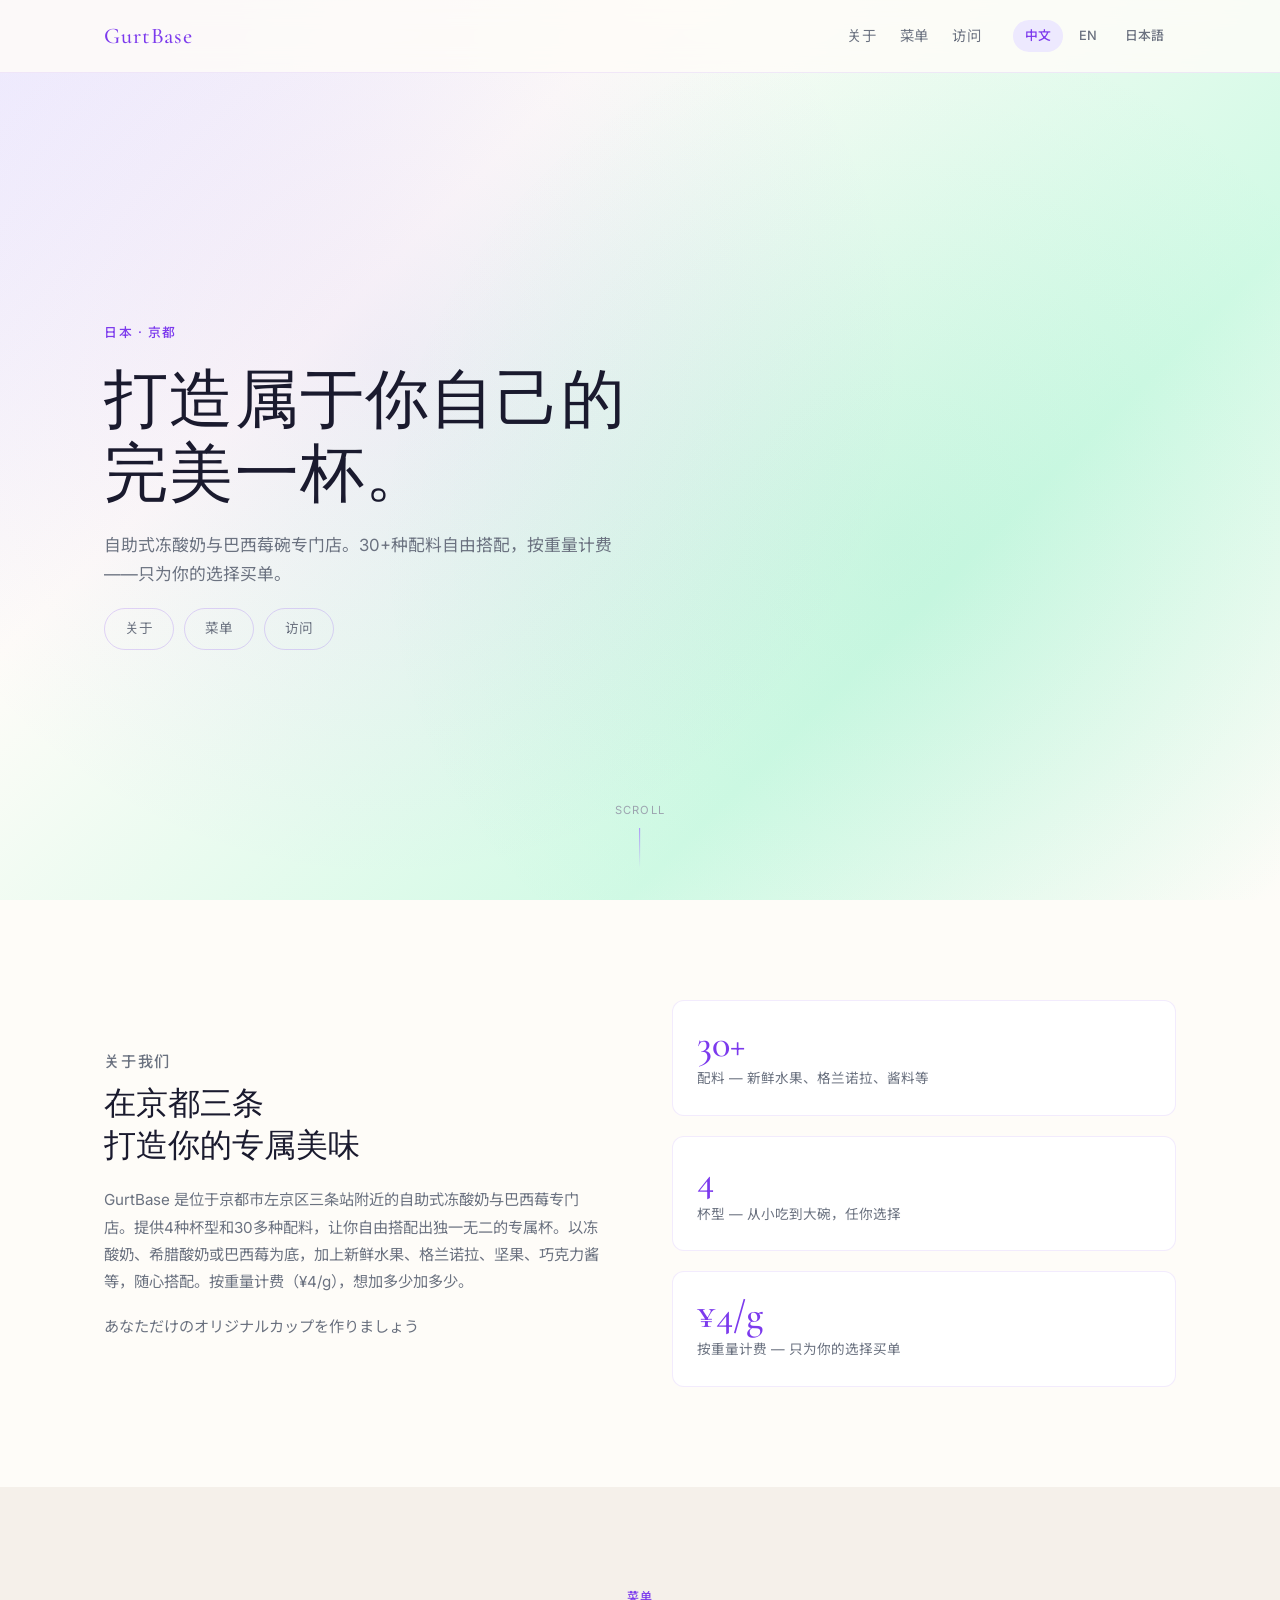
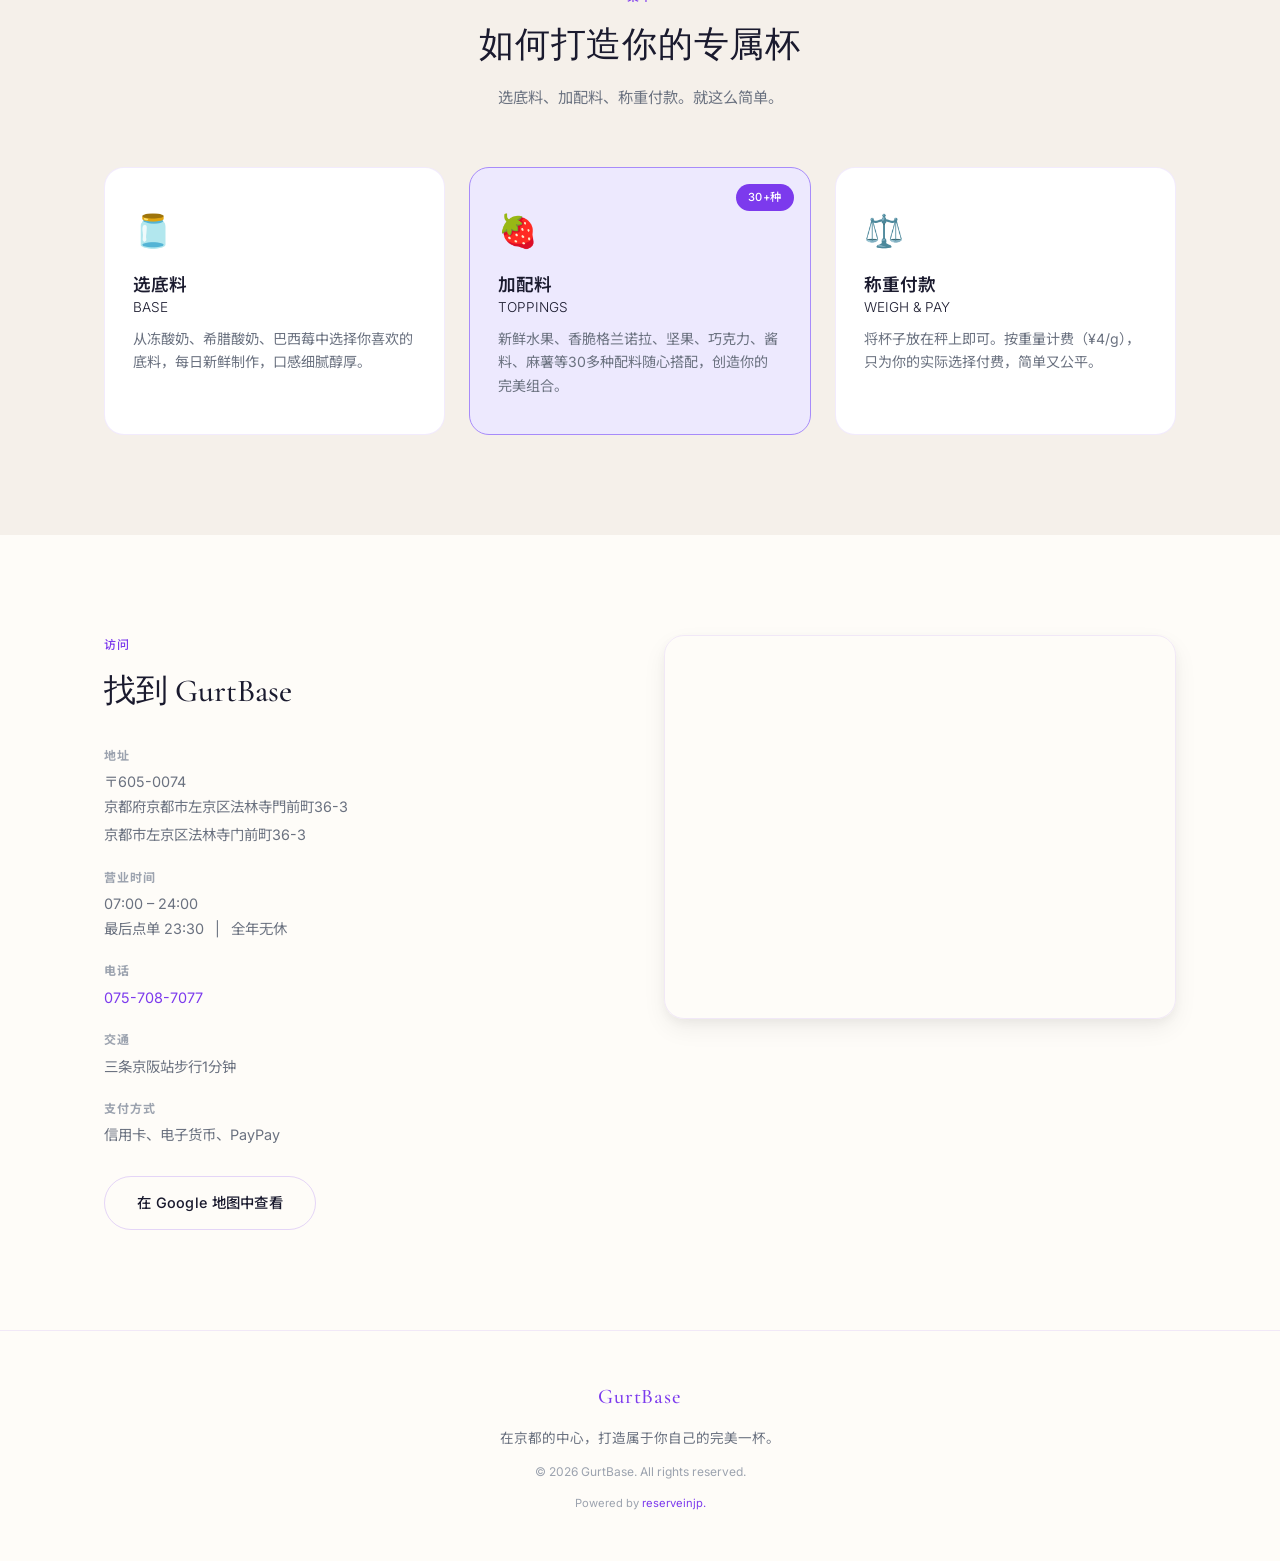
==== cn/index.html @ 3678eb8c "Initial commit: Gurtbase static website Co-Authored-By: Claude Opus 4.7 <noreply@anthropic.com>" ====
<!DOCTYPE html>
<html lang="zh-CN">
<head>
  <meta charset="UTF-8">
  <meta name="viewport" content="width=device-width, initial-scale=1.0">
  <meta name="description" content="GurtBase — 京都三条自助冻酸奶&巴西莓碗专门店。30+种配料，按重量计费，打造属于你自己的完美一杯。">
  <title>GurtBase | 冻酸奶 & 巴西莓 京都</title>
  <link rel="preconnect" href="https://fonts.googleapis.com">
  <link rel="preconnect" href="https://fonts.gstatic.com" crossorigin>
  <link href="https://fonts.googleapis.com/css2?family=Cormorant+Garamond:ital,wght@0,400;0,500;0,600;1,400&family=Noto+Sans+JP:wght@300;400;500&family=Noto+Sans+SC:wght@300;400;500&display=swap" rel="stylesheet">
  <link rel="stylesheet" href="../styles.css">
</head>
<body>
  <header class="header" id="header">
    <nav class="nav container">
      <a href="../landing.html" class="logo">GurtBase</a>
      <button class="nav-toggle" aria-label="打开菜单" aria-expanded="false">
        <span></span>
        <span></span>
      </button>
      <div class="nav-menu">
        <ul class="nav-links">
          <li><a href="#about">关于</a></li>
          <li><a href="#menu">菜单</a></li>
          <li><a href="#visit">访问</a></li>
        </ul>
        <div class="lang-switch">
          <a href="../cn/" class="active">中文</a>
          <a href="../en/">EN</a>
          <a href="../jp/">日本語</a>
        </div>
      </div>
    </nav>
  </header>

  <main>
    <section class="hero">
      <div class="hero-grid-overlay"></div>
      <div class="hero-content container">
        <p class="hero-tag">日本 · 京都</p>
        <h1>打造属于你自己的<br>完美一杯。</h1>
        <p class="hero-sub">自助式冻酸奶与巴西莓碗专门店。30+种配料自由搭配，按重量计费——只为你的选择买单。</p>
        <div class="hero-quick-nav">
          <a href="#about" class="hero-nav-pill">关于</a>
          <a href="#menu" class="hero-nav-pill">菜单</a>
          <a href="#visit" class="hero-nav-pill">访问</a>
        </div>
      </div>
      <div class="hero-scroll">
        <span>Scroll</span>
        <div class="scroll-line"></div>
      </div>
    </section>

    <section class="intro section" id="about">
      <div class="container intro-grid">
        <div class="intro-text">
          <p class="section-label">关于我们</p>
          <h2>在京都三条<br>打造你的专属美味</h2>
          <p>GurtBase 是位于京都市左京区三条站附近的自助式冻酸奶与巴西莓专门店。提供4种杯型和30多种配料，让你自由搭配出独一无二的专属杯。以冻酸奶、希腊酸奶或巴西莓为底，加上新鲜水果、格兰诺拉、坚果、巧克力酱等，随心搭配。按重量计费（¥4/g），想加多少加多少。</p>
          <p class="intro-jp">あなただけのオリジナルカップを作りましょう</p>
        </div>
        <div class="intro-features">
          <div class="feature">
            <span class="feature-num">30+</span>
            <span class="feature-label">配料 — 新鲜水果、格兰诺拉、酱料等</span>
          </div>
          <div class="feature">
            <span class="feature-num">4</span>
            <span class="feature-label">杯型 — 从小吃到大碗，任你选择</span>
          </div>
          <div class="feature">
            <span class="feature-num">¥4/g</span>
            <span class="feature-label">按重量计费 — 只为你的选择买单</span>
          </div>
        </div>
      </div>
    </section>

    <section class="services section section-alt" id="menu">
      <div class="container">
        <header class="section-header">
          <p class="section-label">菜单</p>
          <h2>如何打造你的专属杯</h2>
          <p class="section-sub">选底料、加配料、称重付款。就这么简单。</p>
        </header>
        <div class="service-grid">
          <article class="concept-card">
            <div class="concept-icon">🫙</div>
            <h3>选底料<br><small style="font-weight:300;font-size:0.85rem;">BASE</small></h3>
            <p>从冻酸奶、希腊酸奶、巴西莓中选择你喜欢的底料，每日新鲜制作，口感细腻醇厚。</p>
          </article>
          <article class="concept-card featured">
            <span class="badge">30+种</span>
            <div class="concept-icon">🍓</div>
            <h3>加配料<br><small style="font-weight:300;font-size:0.85rem;">TOPPINGS</small></h3>
            <p>新鲜水果、香脆格兰诺拉、坚果、巧克力、酱料、麻薯等30多种配料随心搭配，创造你的完美组合。</p>
          </article>
          <article class="concept-card">
            <div class="concept-icon">⚖️</div>
            <h3>称重付款<br><small style="font-weight:300;font-size:0.85rem;">WEIGH &amp; PAY</small></h3>
            <p>将杯子放在秤上即可。按重量计费（¥4/g），只为你的实际选择付费，简单又公平。</p>
          </article>
        </div>
      </div>
    </section>

    <section class="visit section" id="visit">
      <div class="container visit-grid">
        <div class="visit-info">
          <p class="section-label">访问</p>
          <h2>找到 GurtBase</h2>
          <div class="visit-details">
            <div class="visit-item">
              <h4>地址</h4>
              <p>〒605-0074<br>京都府京都市左京区法林寺門前町36-3</p>
              <p class="visit-en">京都市左京区法林寺门前町36-3</p>
            </div>
            <div class="visit-item">
              <h4>营业时间</h4>
              <p>07:00 – 24:00<br>最后点单 23:30 &ensp;|&ensp; 全年无休</p>
            </div>
            <div class="visit-item">
              <h4>电话</h4>
              <p><a href="tel:0757087077">075-708-7077</a></p>
            </div>
            <div class="visit-item">
              <h4>交通</h4>
              <p>三条京阪站步行1分钟</p>
            </div>
            <div class="visit-item">
              <h4>支付方式</h4>
              <p>信用卡、电子货币、PayPay</p>
            </div>
          </div>
          <a href="https://maps.app.goo.gl/?q=Gurtbase+Kyoto" target="_blank" rel="noopener noreferrer" class="btn btn-outline">在 Google 地图中查看</a>
        </div>
        <div class="visit-map">
          <iframe
            title="GurtBase 地图"
            src="https://www.google.com/maps/embed?pb=!1m18!1m12!1m3!1d3267.2!2d135.773!3d35.009!2m3!1f0!2f0!3f0!3m2!1i1024!2i768!4f13.1!3m3!1m2!1s0x6001085f3c1c7d8b%3A0xc46f1b0e4a5b6c8d!2z5pel5pys44CB44CSNjA1LTAwNzQg5Lqs6YO95bqc5Lqs6YO95biC5bem5Yy65rOV5p6X5a6-6ZaA5YmN55S6!5e0!3m2!1szh-CN!2sjp!5m2!1szh-CN!2sjp"
            width="100%"
            height="100%"
            style="border:0;"
            allowfullscreen=""
            loading="lazy"
            referrerpolicy="no-referrer-when-downgrade">
          </iframe>
        </div>
      </div>
    </section>
  </main>

  <footer class="footer">
    <div class="container footer-inner">
      <span class="logo">GurtBase</span>
      <p class="footer-tagline">在京都的中心，打造属于你自己的完美一杯。</p>
      <p class="footer-copy">&copy; 2026 GurtBase. All rights reserved.</p>
      <p class="footer-powered">Powered by <a href="https://reserveinjp.com/" target="_blank" rel="noopener">reserveinjp.</a></p>
    </div>
  </footer>

  <button class="back-to-top" id="backToTop" aria-label="回到顶部" title="回到顶部">&uarr;</button>
  <script src="../script.js"></script>
</body>
</html>
---- styles.css ----
/* ============================================
   GurtBase — Self-Serve Frozen Yogurt & Açaí
   Light, fresh, fruity theme
   ============================================ */

/* --- Fonts --- */
@import url('https://fonts.googleapis.com/css2?family=Cormorant+Garamond:ital,wght@0,400;0,500;0,600;1,400&family=Noto+Sans+JP:wght@300;400;500&family=Noto+Sans+SC:wght@300;400;500&family=Inter:wght@300;400;500;600&display=swap');

/* --- Variables --- */
:root {
  --bg: #fefcf8;
  --bg-alt: #f5f0ea;
  --bg-card: #ffffff;
  --bg-card-hover: #faf7f2;
  --accent: #7c3aed;
  --accent-light: #a78bfa;
  --accent-soft: #ede9fe;
  --accent-green: #10b981;
  --accent-green-soft: #d1fae5;
  --text: #1a1a2e;
  --text-muted: #6b7280;
  --text-light: #9ca3af;
  --border: rgba(124, 58, 237, 0.1);
  --border-strong: rgba(124, 58, 237, 0.2);
  --shadow: 0 1px 3px rgba(0,0,0,0.04), 0 1px 2px rgba(0,0,0,0.06);
  --shadow-md: 0 4px 6px rgba(0,0,0,0.04), 0 2px 4px rgba(0,0,0,0.06);
  --shadow-lg: 0 10px 25px rgba(0,0,0,0.06), 0 4px 10px rgba(0,0,0,0.04);
  --radius: 12px;
  --radius-sm: 8px;
  --radius-lg: 20px;
  --transition: 0.25s ease;
  --max-width: 1120px;
  --header-height: 72px;
}

/* --- Reset --- */
*,*::before,*::after{box-sizing:border-box;margin:0;padding:0}
html{scroll-behavior:smooth}
body{
  font-family:'Inter','Noto Sans JP','Noto Sans SC',sans-serif;
  background:var(--bg);
  color:var(--text);
  line-height:1.7;
  -webkit-font-smoothing:antialiased;
  overflow-x:hidden;
}
img{display:block;max-width:100%}
a{color:inherit;text-decoration:none}
ul{list-style:none}
button{cursor:pointer;border:none;background:none;font:inherit;color:inherit}

/* --- Container --- */
.container{
  width:100%;
  max-width:var(--max-width);
  margin:0 auto;
  padding:0 24px;
}

/* --- Header --- */
.header{
  position:fixed;
  top:0;left:0;right:0;
  z-index:100;
  background:rgba(254,252,248,0.85);
  backdrop-filter:blur(12px);
  -webkit-backdrop-filter:blur(12px);
  border-bottom:1px solid var(--border);
  transition:var(--transition);
}
.header.scrolled{background:rgba(254,252,248,0.95);box-shadow:var(--shadow);}
.header.hidden{transform:translateY(-100%)}

.nav{
  display:flex;
  align-items:center;
  justify-content:space-between;
  height:var(--header-height);
}
.logo{
  font-family:'Cormorant Garamond',serif;
  font-size:1.4rem;
  font-weight:500;
  letter-spacing:0.04em;
  color:var(--accent);
}

/* Nav Links */
.nav-menu{display:flex;align-items:center;gap:32px}
.nav-links{display:flex;gap:24px;font-size:0.9rem;font-weight:400;letter-spacing:0.02em}
.nav-links a{color:var(--text-muted);transition:var(--transition)}
.nav-links a:hover{color:var(--accent)}

/* Lang Switch */
.lang-switch{display:flex;gap:4px;font-size:0.8rem;font-weight:500}
.lang-switch a{
  padding:5px 12px;
  border-radius:20px;
  color:var(--text-muted);
  transition:var(--transition);
}
.lang-switch a.active,
.lang-switch a:hover{background:var(--accent-soft);color:var(--accent)}

/* Hamburger */
.nav-toggle{
  display:none;
  flex-direction:column;
  gap:5px;
  width:28px;
  padding:4px 0;
}
.nav-toggle span{
  display:block;
  height:2px;
  background:var(--text);
  border-radius:1px;
  transition:var(--transition);
}
.nav-toggle.active span:nth-child(1){transform:rotate(45deg) translate(2px,3px)}
.nav-toggle.active span:nth-child(2){transform:rotate(-45deg) translate(2px,-3px)}

/* =============================================
   LANGUAGE LANDING PAGE
   ============================================= */
.lang-landing{
  position:relative;
  min-height:100vh;
  display:flex;
  align-items:center;
  justify-content:center;
  padding:80px 24px;
  overflow:hidden;
}
.lang-landing-bg{
  position:fixed;
  inset:0;
  z-index:0;
  background:
    radial-gradient(ellipse at 20% 20%, rgba(124,58,237,0.06) 0%, transparent 50%),
    radial-gradient(ellipse at 80% 60%, rgba(16,185,129,0.05) 0%, transparent 50%),
    radial-gradient(ellipse at 50% 80%, rgba(124,58,237,0.04) 0%, transparent 50%),
    linear-gradient(180deg, #fefcf8 0%, #f5f0ea 100%);
}
.lang-landing-content{
  position:relative;
  z-index:1;
  width:100%;
  max-width:480px;
  text-align:center;
  display:flex;
  flex-direction:column;
  align-items:center;
  gap:32px;
}

/* Logo */
.lang-logo-img{width:120px;height:auto;opacity:0.9}

/* Brand */
.lang-brand-name{
  font-family:'Cormorant Garamond',serif;
  font-size:2.4rem;
  font-weight:500;
  letter-spacing:0.06em;
  color:var(--accent);
}
.lang-brand-tagline{font-size:0.95rem;color:var(--text-muted);margin-top:6px}
.lang-brand-sub{font-size:0.85rem;color:var(--text-light);margin-top:8px;line-height:1.6}

/* Store info */
.lang-store-info{width:100%}
.lang-store-card{overflow:hidden;border-radius:var(--radius-lg);box-shadow:var(--shadow-lg)}
.lang-store-image img{width:100%;height:200px;object-fit:cover}

/* Language Cards */
.lang-cards{
  display:flex;
  flex-direction:column;
  gap:10px;
  width:100%;
}
.lang-card{
  display:flex;
  align-items:center;
  justify-content:space-between;
  padding:16px 20px;
  border-radius:var(--radius);
  border:1px solid var(--border);
  background:var(--bg-card);
  transition:var(--transition);
}
.lang-card:hover{
  border-color:var(--accent-light);
  box-shadow:var(--shadow-md);
  transform:translateY(-1px);
}
.lang-card-name{font-size:1rem;font-weight:500}
.lang-card-desc{font-size:0.8rem;color:var(--text-muted)}

/* Buttons */
.lang-buttons{display:flex;flex-direction:column;gap:10px;width:100%}
.lang-btn-reserve{
  display:flex;
  align-items:center;
  justify-content:center;
  gap:8px;
  padding:14px 24px;
  border-radius:30px;
  background:var(--accent);
  color:#fff;
  font-size:0.95rem;
  font-weight:500;
  letter-spacing:0.02em;
  transition:var(--transition);
}
.lang-btn-reserve:hover{background:#6d28d9;transform:translateY(-1px);box-shadow:0 4px 16px rgba(124,58,237,0.3)}
.lang-btn-phone{
  display:flex;
  align-items:center;
  justify-content:center;
  gap:8px;
  padding:14px 24px;
  border-radius:30px;
  border:1.5px solid var(--border-strong);
  background:transparent;
  color:var(--text);
  font-size:0.95rem;
  font-weight:500;
  transition:var(--transition);
}
.lang-btn-phone:hover{background:var(--accent-soft);border-color:var(--accent-light)}
.lang-phone-icon{width:18px;height:18px}

/* Store Address */
.lang-store-addr-section{text-align:center}
.lang-store-label{display:block;font-size:0.75rem;text-transform:uppercase;letter-spacing:0.08em;color:var(--text-light);margin-bottom:4px}
.lang-store-text{font-size:0.85rem;color:var(--text-muted);line-height:1.6}
.lang-store-text a{color:var(--accent);text-decoration:underline;text-underline-offset:3px}
.lang-store-hours{display:block;margin-top:6px;font-size:0.8rem;color:var(--text-light)}

/* Landing Footer */
.lang-footer{margin-top:8px;text-align:center}
.lang-footer-text{font-size:0.75rem;color:var(--text-light)}
.lang-footer-powered{font-size:0.7rem;color:var(--text-light);margin-top:4px}
.lang-footer-powered a{color:var(--accent)}

/* =============================================
   HERO SECTION (subpages)
   ============================================= */
.hero{
  position:relative;
  height:100vh;
  min-height:600px;
  display:flex;
  align-items:center;
  overflow:hidden;
  background:linear-gradient(135deg, #ede9fe 0%, #fefcf8 30%, #d1fae5 70%, #fefcf8 100%);
}
.hero-grid-overlay{
  position:absolute;
  inset:0;
  background:
    radial-gradient(circle at 30% 40%, rgba(124,58,237,0.08) 0%, transparent 50%),
    radial-gradient(circle at 70% 60%, rgba(16,185,129,0.07) 0%, transparent 50%);
}
.hero-content{
  position:relative;
  z-index:2;
  display:flex;
  flex-direction:column;
  gap:20px;
  padding-top:var(--header-height);
}
.hero-tag{font-size:0.8rem;text-transform:uppercase;letter-spacing:0.12em;color:var(--accent);font-weight:500}
.hero h1{
  font-family:'Cormorant Garamond',serif;
  font-size:clamp(2.6rem,5vw,4.2rem);
  font-weight:500;
  line-height:1.15;
  letter-spacing:0.02em;
}
.hero-sub{font-size:1.05rem;color:var(--text-muted);max-width:540px;line-height:1.7}
.hero-quick-nav{display:flex;gap:10px;flex-wrap:wrap}
.hero-nav-pill{
  padding:8px 20px;
  border-radius:24px;
  border:1px solid var(--border-strong);
  font-size:0.85rem;
  color:var(--text-muted);
  transition:var(--transition);
}
.hero-nav-pill:hover{background:var(--accent-soft);color:var(--accent);border-color:var(--accent-light)}

/* Hero scroll indicator */
.hero-scroll{
  position:absolute;
  bottom:32px;
  left:50%;
  transform:translateX(-50%);
  z-index:2;
  display:flex;
  flex-direction:column;
  align-items:center;
  gap:8px;
  font-size:0.7rem;
  text-transform:uppercase;
  letter-spacing:0.1em;
  color:var(--text-light);
}
.scroll-line{
  width:1px;
  height:40px;
  background:linear-gradient(180deg, var(--accent-light), transparent);
}

/* Hero dots (no carousel images so hidden) */
.hero-dots{display:none}

/* Buttons */
.btn{display:inline-flex;align-items:center;gap:8px;padding:14px 32px;border-radius:30px;font-size:0.9rem;font-weight:500;letter-spacing:0.02em;transition:var(--transition)}
.btn-primary{background:var(--accent);color:#fff}
.btn-primary:hover{background:#6d28d9;box-shadow:0 4px 16px rgba(124,58,237,0.3);transform:translateY(-1px)}
.btn-outline{
  border:1.5px solid var(--border-strong);
  color:var(--text);
  background:transparent;
}
.btn-outline:hover{background:var(--accent-soft);border-color:var(--accent-light)}

/* =============================================
   SECTIONS
   ============================================= */
.section{padding:100px 0}
.section-alt{background:var(--bg-alt)}
.section-label{
  font-size:0.75rem;
  text-transform:uppercase;
  letter-spacing:0.12em;
  color:var(--accent);
  font-weight:500;
  margin-bottom:8px;
}
.section-header{text-align:center;margin-bottom:56px}
.section-header h2{
  font-family:'Cormorant Garamond',serif;
  font-size:2.2rem;
  font-weight:500;
  letter-spacing:0.02em;
}
.section-sub{font-size:0.95rem;color:var(--text-muted);margin-top:10px;max-width:480px;margin-left:auto;margin-right:auto}

/* =============================================
   INTRO / ABOUT
   ============================================= */
.intro-grid{
  display:grid;
  grid-template-columns:1fr 1fr;
  gap:64px;
  align-items:center;
}
.intro-text h2{
  font-family:'Cormorant Garamond',serif;
  font-size:2rem;
  font-weight:500;
  line-height:1.3;
  margin-bottom:20px;
}
.intro-text p{color:var(--text-muted);font-size:0.95rem;line-height:1.8}
.intro-jp{font-family:'Noto Sans JP',sans-serif;margin-top:16px;font-size:0.9rem;color:var(--text-light)}
.intro-features{display:flex;flex-direction:column;gap:20px}
.feature{
  display:flex;
  flex-direction:column;
  gap:4px;
  padding:24px;
  border-radius:var(--radius);
  background:var(--bg-card);
  border:1px solid var(--border);
  transition:var(--transition);
}
.feature:hover{border-color:var(--accent-light);box-shadow:var(--shadow-md)}
.feature-num{
  font-family:'Cormorant Garamond',serif;
  font-size:2.4rem;
  font-weight:500;
  color:var(--accent);
  line-height:1;
}
.feature-label{font-size:0.85rem;color:var(--text-muted)}

/* =============================================
   CONCEPT CARDS / MENU
   ============================================= */
.service-grid{
  display:grid;
  grid-template-columns:repeat(3,1fr);
  gap:24px;
}
.concept-card{
  position:relative;
  padding:36px 28px;
  border-radius:var(--radius-lg);
  background:var(--bg-card);
  border:1px solid var(--border);
  transition:var(--transition);
}
.concept-card:hover{transform:translateY(-4px);box-shadow:var(--shadow-lg);border-color:var(--accent-light)}
.concept-card.featured{border-color:var(--accent-light);background:var(--accent-soft)}
.concept-icon{font-size:2rem;margin-bottom:16px}
.concept-card h3{font-size:1.1rem;font-weight:600;margin-bottom:10px;line-height:1.3}
.concept-card h3 small{display:block;margin-top:2px}
.concept-card p{font-size:0.88rem;color:var(--text-muted);line-height:1.7}
.badge{
  position:absolute;
  top:16px;
  right:16px;
  padding:4px 12px;
  border-radius:16px;
  background:var(--accent);
  color:#fff;
  font-size:0.7rem;
  font-weight:500;
  letter-spacing:0.04em;
}

/* =============================================
   GALLERY CAROUSEL
   ============================================= */
.env-carousel-section{padding:80px 0;background:var(--bg-alt)}
.env-carousel{overflow:hidden;border-radius:var(--radius-lg);margin:32px 0}
.env-carousel-track{display:flex;transition:transform 0.4s ease}
.env-carousel-slide{flex:0 0 100%;aspect-ratio:16/10}
.env-carousel-slide img{width:100%;height:100%;object-fit:cover}
.env-carousel-nav{display:flex;align-items:center;justify-content:center;gap:16px}
.env-carousel-btn{
  width:44px;height:44px;
  border-radius:50%;
  border:1px solid var(--border-strong);
  display:flex;align-items:center;justify-content:center;
  font-size:1.1rem;
  color:var(--text-muted);
  transition:var(--transition);
  background:var(--bg-card);
}
.env-carousel-btn:hover{background:var(--accent-soft);color:var(--accent);border-color:var(--accent-light)}
.env-dots{display:flex;gap:8px}
.env-dots button{
  width:8px;height:8px;
  border-radius:50%;
  background:var(--border-strong);
  transition:var(--transition);
}
.env-dots button.active{background:var(--accent);width:24px;border-radius:4px}

/* =============================================
   VISIT
   ============================================= */
.visit-grid{
  display:grid;
  grid-template-columns:1fr 1fr;
  gap:48px;
  align-items:start;
}
.visit-info h2{
  font-family:'Cormorant Garamond',serif;
  font-size:2rem;
  font-weight:500;
  margin-bottom:28px;
}
.visit-details{display:grid;gap:20px;margin-bottom:28px}
.visit-item h4{font-size:0.75rem;text-transform:uppercase;letter-spacing:0.08em;color:var(--text-light);margin-bottom:4px}
.visit-item p{font-size:0.9rem;color:var(--text-muted);line-height:1.7}
.visit-item a{color:var(--accent)}
.visit-en{font-size:0.8rem;color:var(--text-light);margin-top:4px}
.visit-map{
  border-radius:var(--radius-lg);
  overflow:hidden;
  aspect-ratio:4/3;
  box-shadow:var(--shadow-lg);
  border:1px solid var(--border);
}
.visit-map iframe{width:100%;height:100%;border:0}

/* =============================================
   FOOTER
   ============================================= */
.footer{
  padding:48px 0;
  text-align:center;
  background:var(--bg);
  border-top:1px solid var(--border);
}
.footer-inner{display:flex;flex-direction:column;align-items:center;gap:12px}
.footer .logo{font-size:1.3rem}
.footer-tagline{font-size:0.85rem;color:var(--text-muted)}
.footer-copy{font-size:0.75rem;color:var(--text-light)}
.footer-powered{font-size:0.7rem;color:var(--text-light)}
.footer-powered a{color:var(--accent)}

/* =============================================
   BACK TO TOP
   ============================================= */
.back-to-top{
  position:fixed;
  bottom:32px;right:32px;
  z-index:50;
  width:44px;height:44px;
  border-radius:50%;
  background:var(--bg-card);
  border:1px solid var(--border-strong);
  color:var(--text-muted);
  font-size:1.2rem;
  display:flex;
  align-items:center;
  justify-content:center;
  box-shadow:var(--shadow-md);
  transition:var(--transition);
  opacity:0;
  pointer-events:none;
  transform:translateY(8px);
}
.back-to-top.visible{opacity:1;pointer-events:auto;transform:translateY(0)}
.back-to-top:hover{background:var(--accent);color:#fff;border-color:var(--accent)}

/* =============================================
   BOOKING PAGE
   ============================================= */
.booking-page{min-height:100vh;display:flex;align-items:center;justify-content:center;padding:100px 24px 60px;background:var(--bg)}
.booking-card{
  width:100%;
  max-width:480px;
  padding:48px 40px;
  border-radius:var(--radius-lg);
  background:var(--bg-card);
  border:1px solid var(--border);
  box-shadow:var(--shadow-lg);
  text-align:center;
}
.booking-card h2{
  font-family:'Cormorant Garamond',serif;
  font-size:1.8rem;
  font-weight:500;
  margin-bottom:8px;
}
.booking-card > p{font-size:0.9rem;color:var(--text-muted);margin-bottom:32px}
.booking-info{text-align:left;display:flex;flex-direction:column;gap:12px;margin-bottom:32px;padding:24px;border-radius:var(--radius);background:var(--bg-alt)}
.booking-info dt{font-size:0.75rem;text-transform:uppercase;letter-spacing:0.08em;color:var(--text-light)}
.booking-info dd{font-size:0.9rem;color:var(--text-muted)}
.booking-actions{display:flex;flex-direction:column;gap:12px}
.booking-back{display:block;margin-top:24px;font-size:0.8rem;color:var(--text-light);transition:var(--transition)}
.booking-back:hover{color:var(--accent)}

/* =============================================
   ANIMATIONS
   ============================================= */
@keyframes langFadeInUp{
  from{opacity:0;transform:translateY(24px)}
  to{opacity:1;transform:translateY(0)}
}
.lang-landing-content > *{animation:langFadeInUp 0.6s ease both}
.lang-landing-content > *:nth-child(1){animation-delay:0.05s}
.lang-landing-content > *:nth-child(2){animation-delay:0.15s}
.lang-landing-content > *:nth-child(3){animation-delay:0.25s}
.lang-landing-content > *:nth-child(4){animation-delay:0.35s}
.lang-landing-content > *:nth-child(5){animation-delay:0.45s}
.lang-landing-content > *:nth-child(6){animation-delay:0.55s}
.lang-landing-content > *:nth-child(7){animation-delay:0.65s}

/* Scroll reveal */
.reveal{opacity:0;transform:translateY(32px);transition:opacity 0.7s ease, transform 0.7s ease}
.reveal.visible{opacity:1;transform:translateY(0)}

/* =============================================
   RESPONSIVE
   ============================================= */
@media (max-width:768px){
  .nav-toggle{display:flex;z-index:110}
  .nav-menu{
    position:fixed;
    inset:0;
    flex-direction:column;
    justify-content:center;
    gap:40px;
    background:rgba(254,252,248,0.97);
    backdrop-filter:blur(16px);
    opacity:0;pointer-events:none;
    transition:var(--transition);
  }
  .nav-menu.open{opacity:1;pointer-events:auto}
  .nav-links{flex-direction:column;align-items:center;gap:24px;font-size:1.1rem}
  .intro-grid{grid-template-columns:1fr;gap:40px}
  .service-grid{grid-template-columns:1fr}
  .visit-grid{grid-template-columns:1fr}
  .section{padding:64px 0}
  .hero h1{font-size:2.2rem}
  .booking-card{padding:36px 24px}
  .lang-landing{padding:60px 20px}
  .lang-logo-img{width:100px}
  .lang-brand-name{font-size:2rem}
}
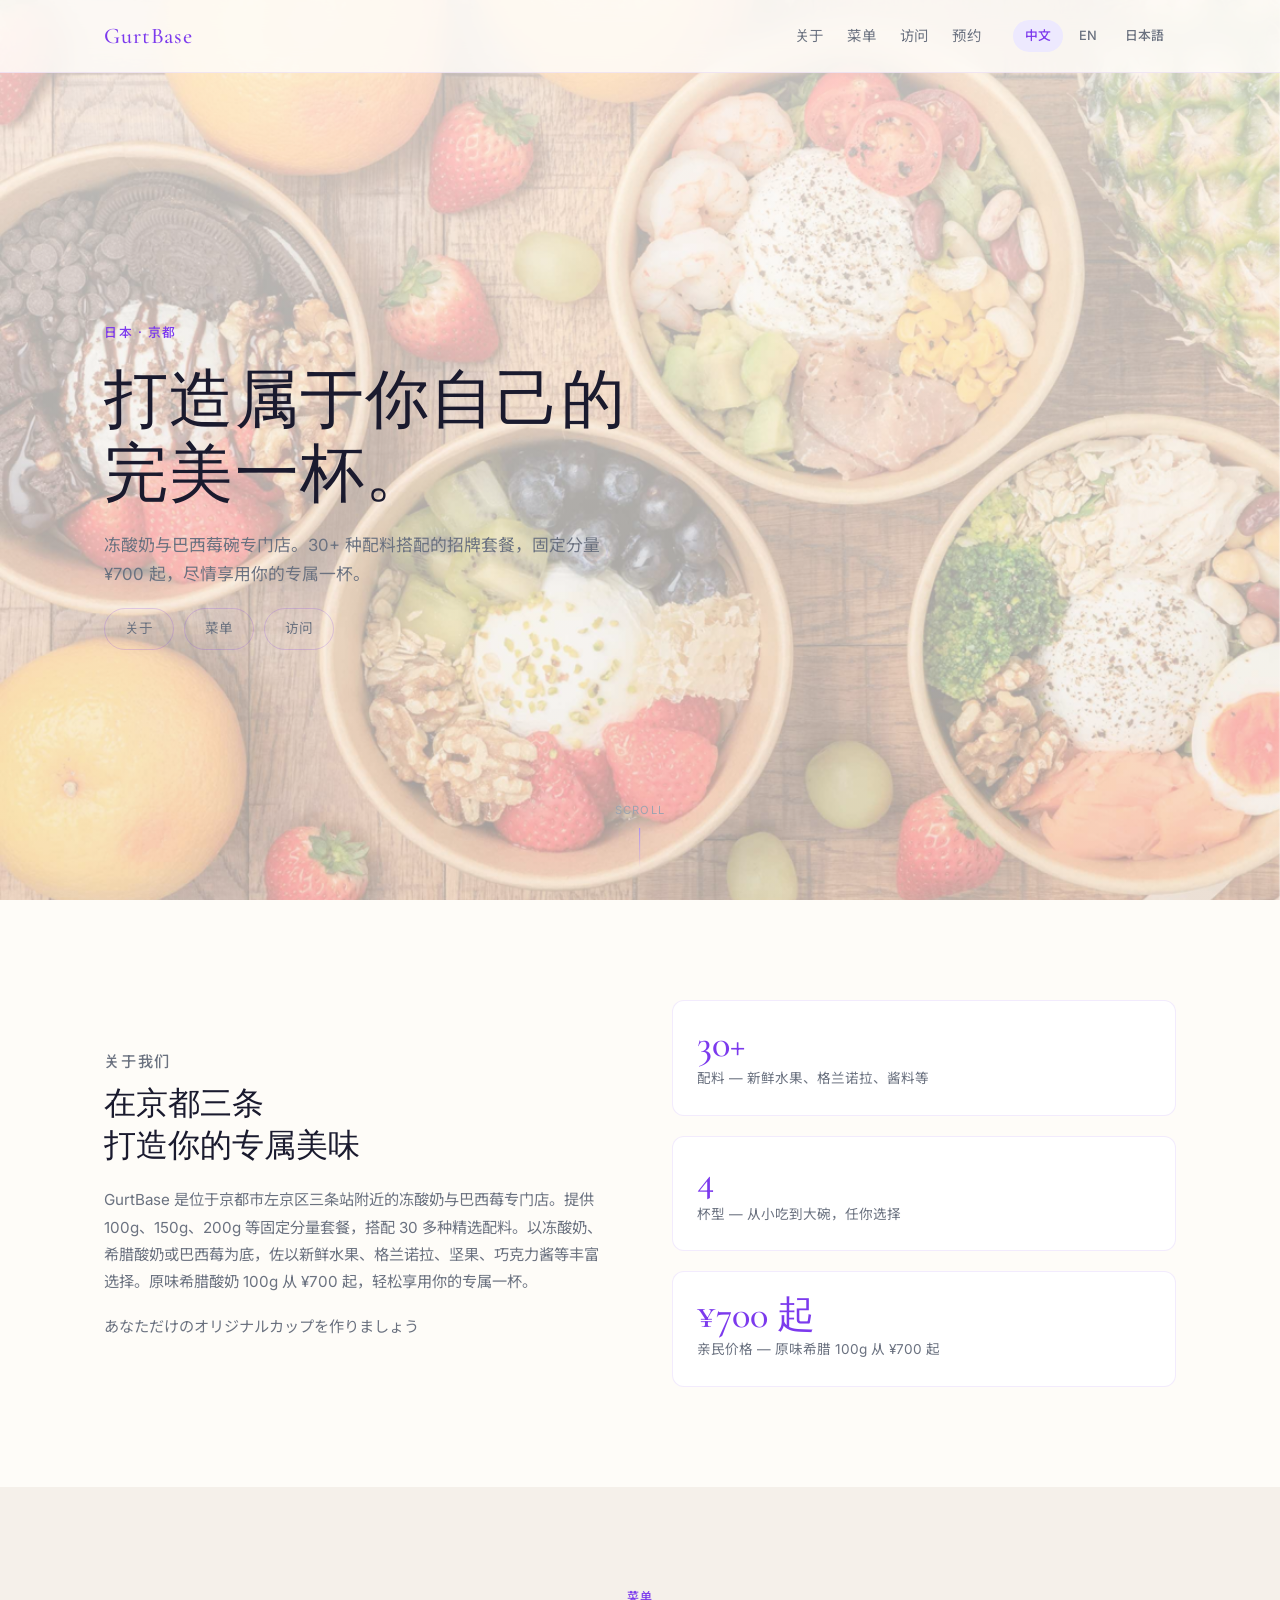
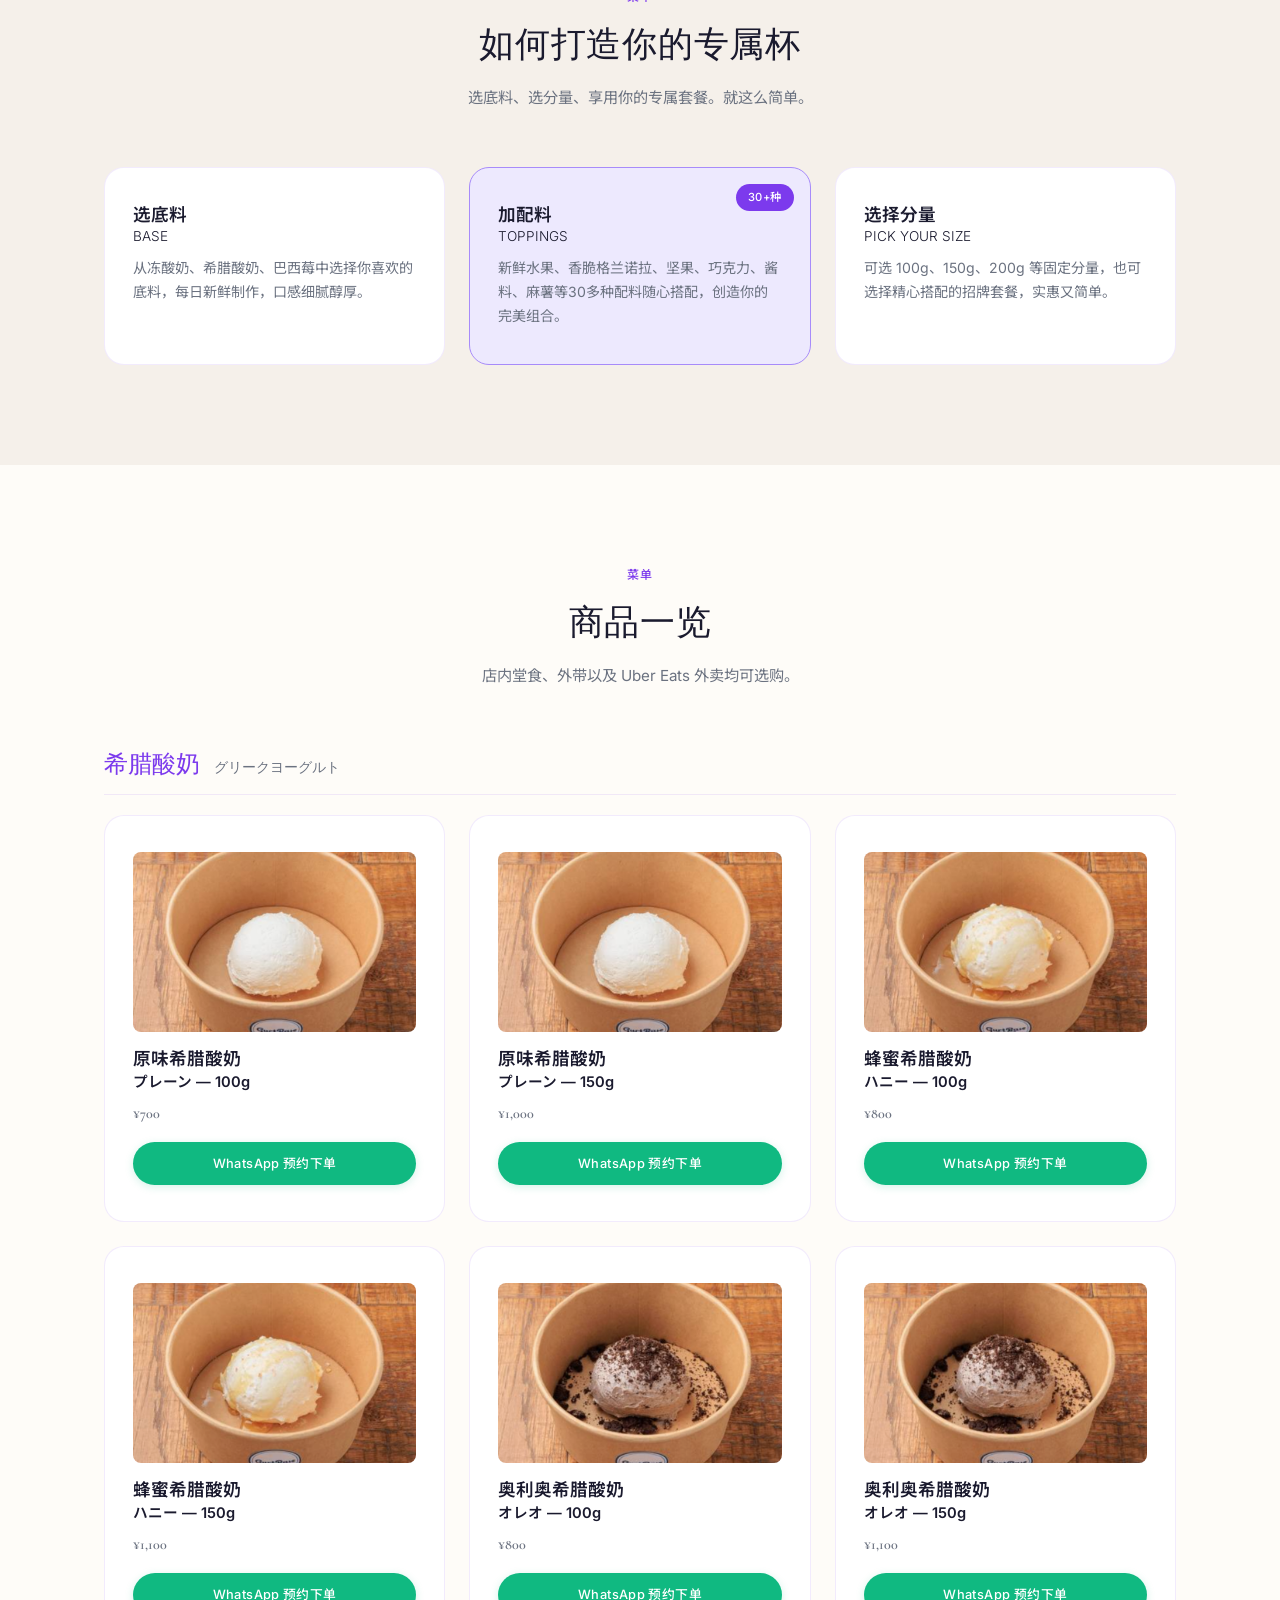
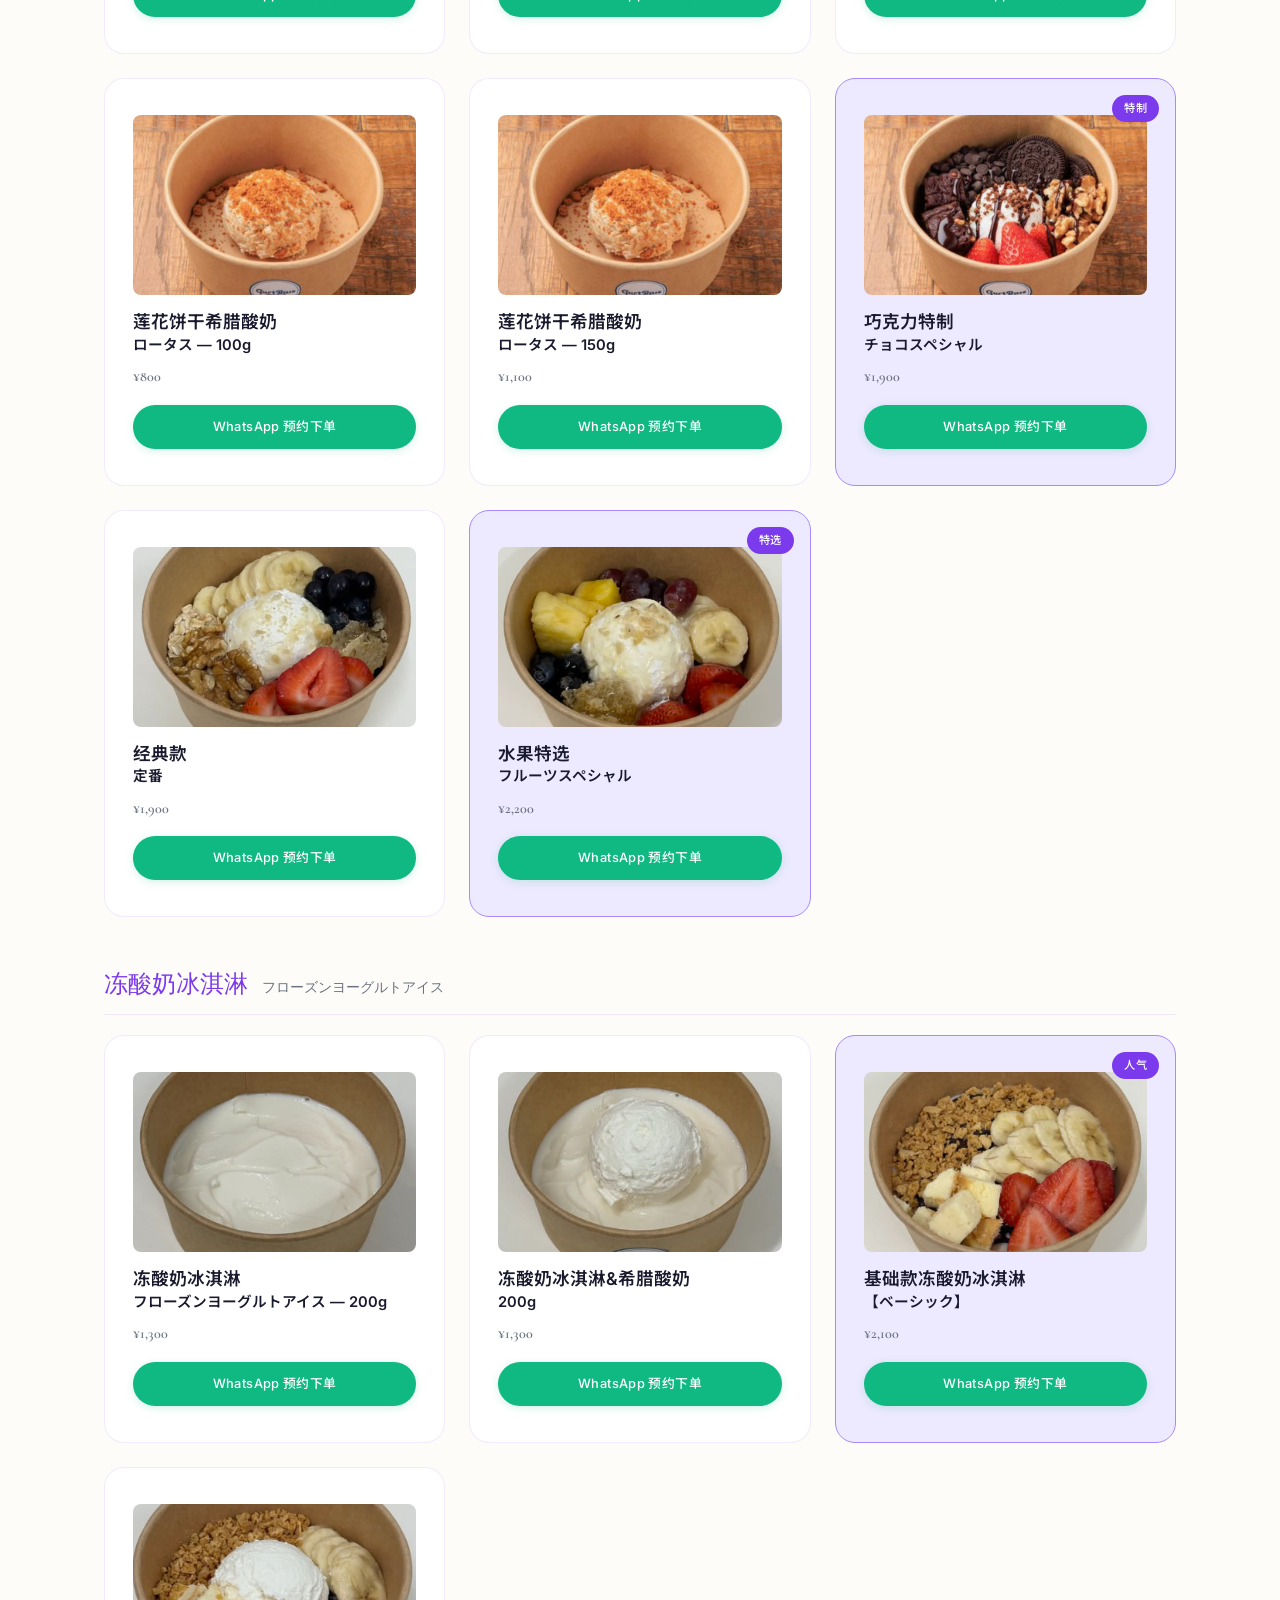
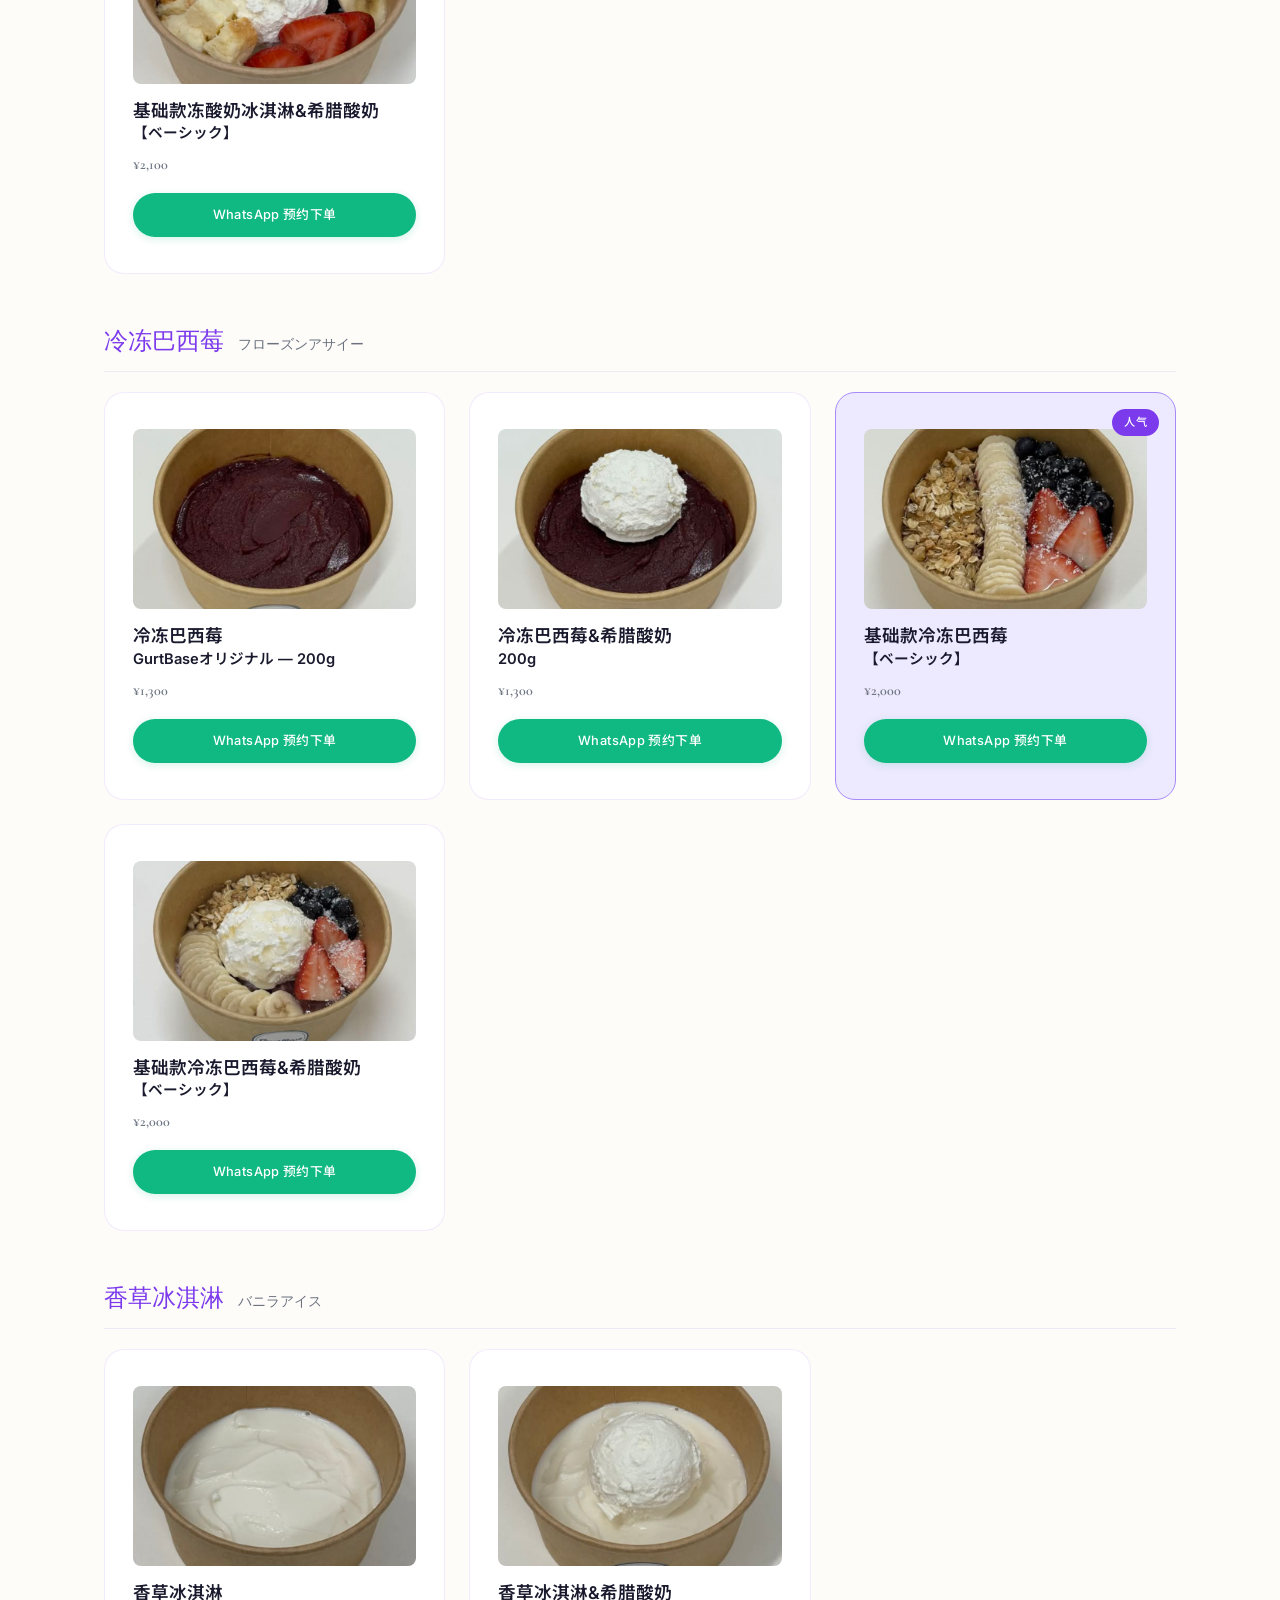
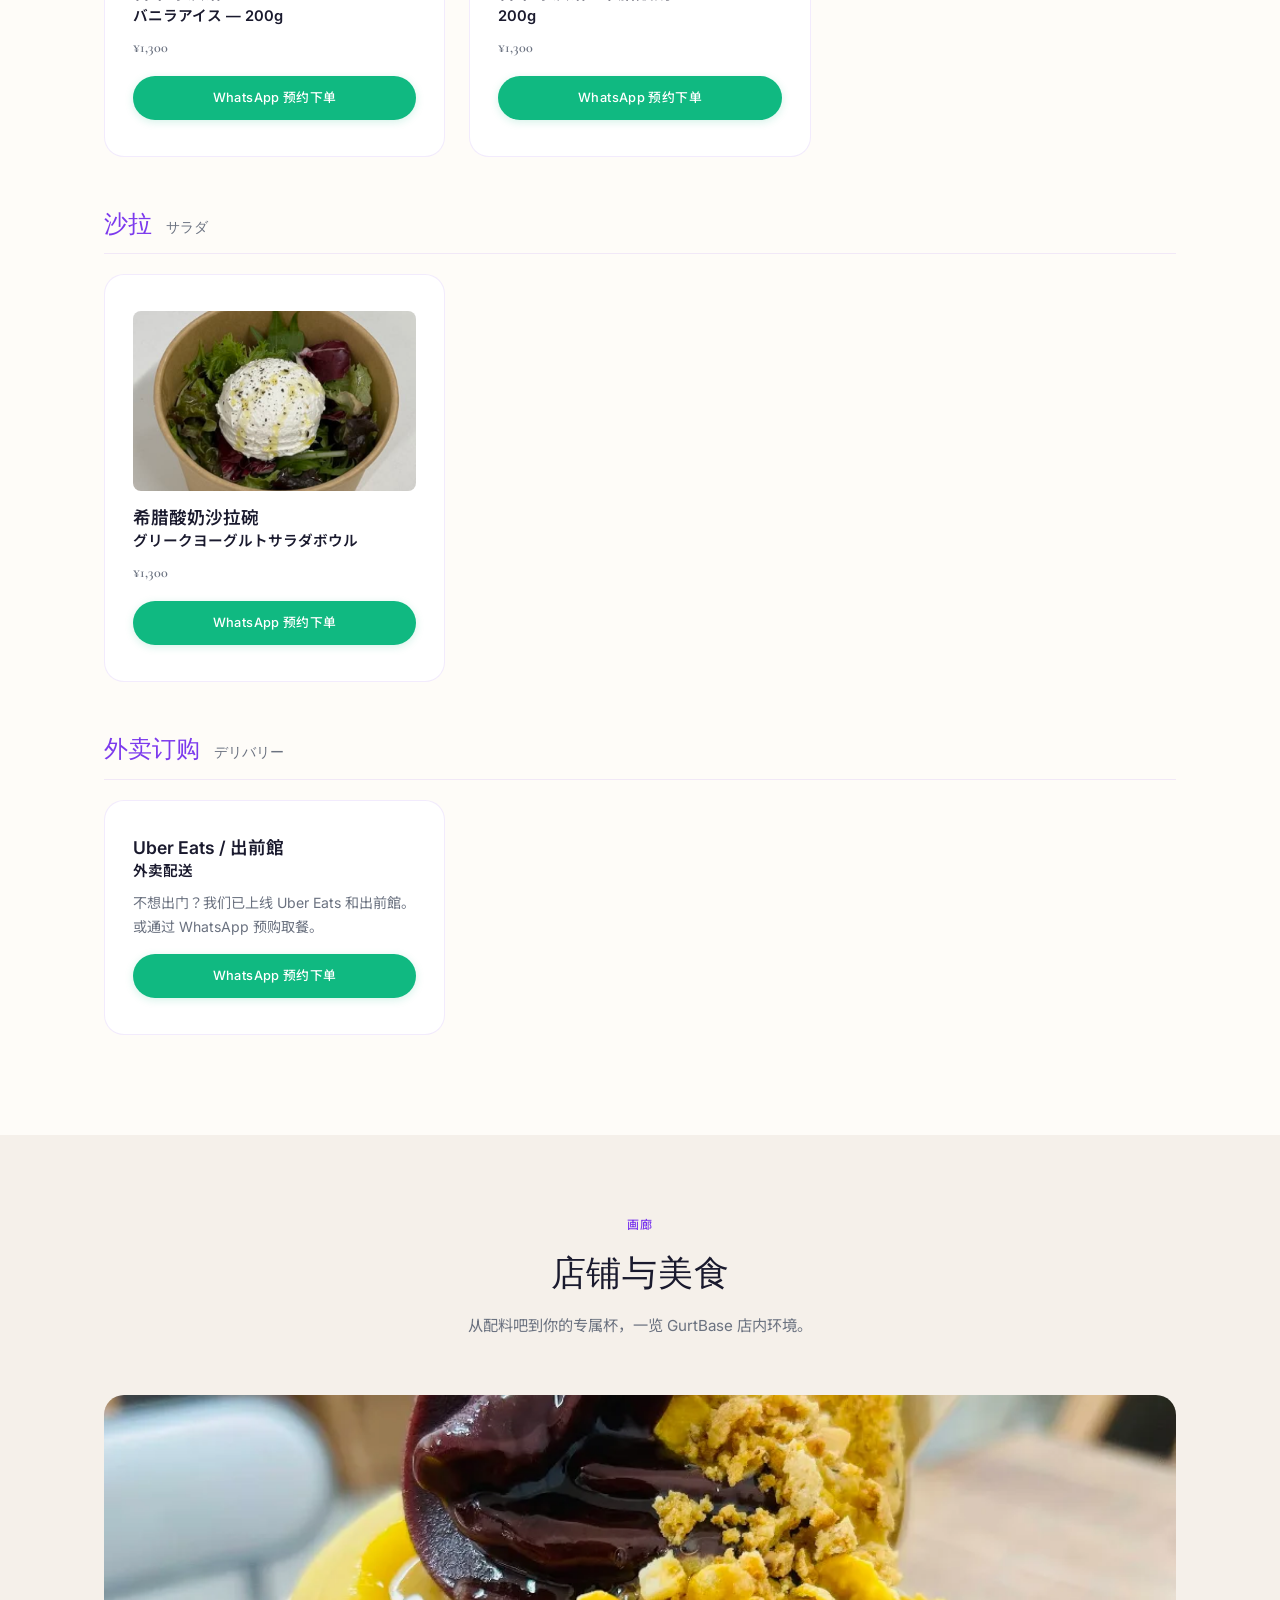
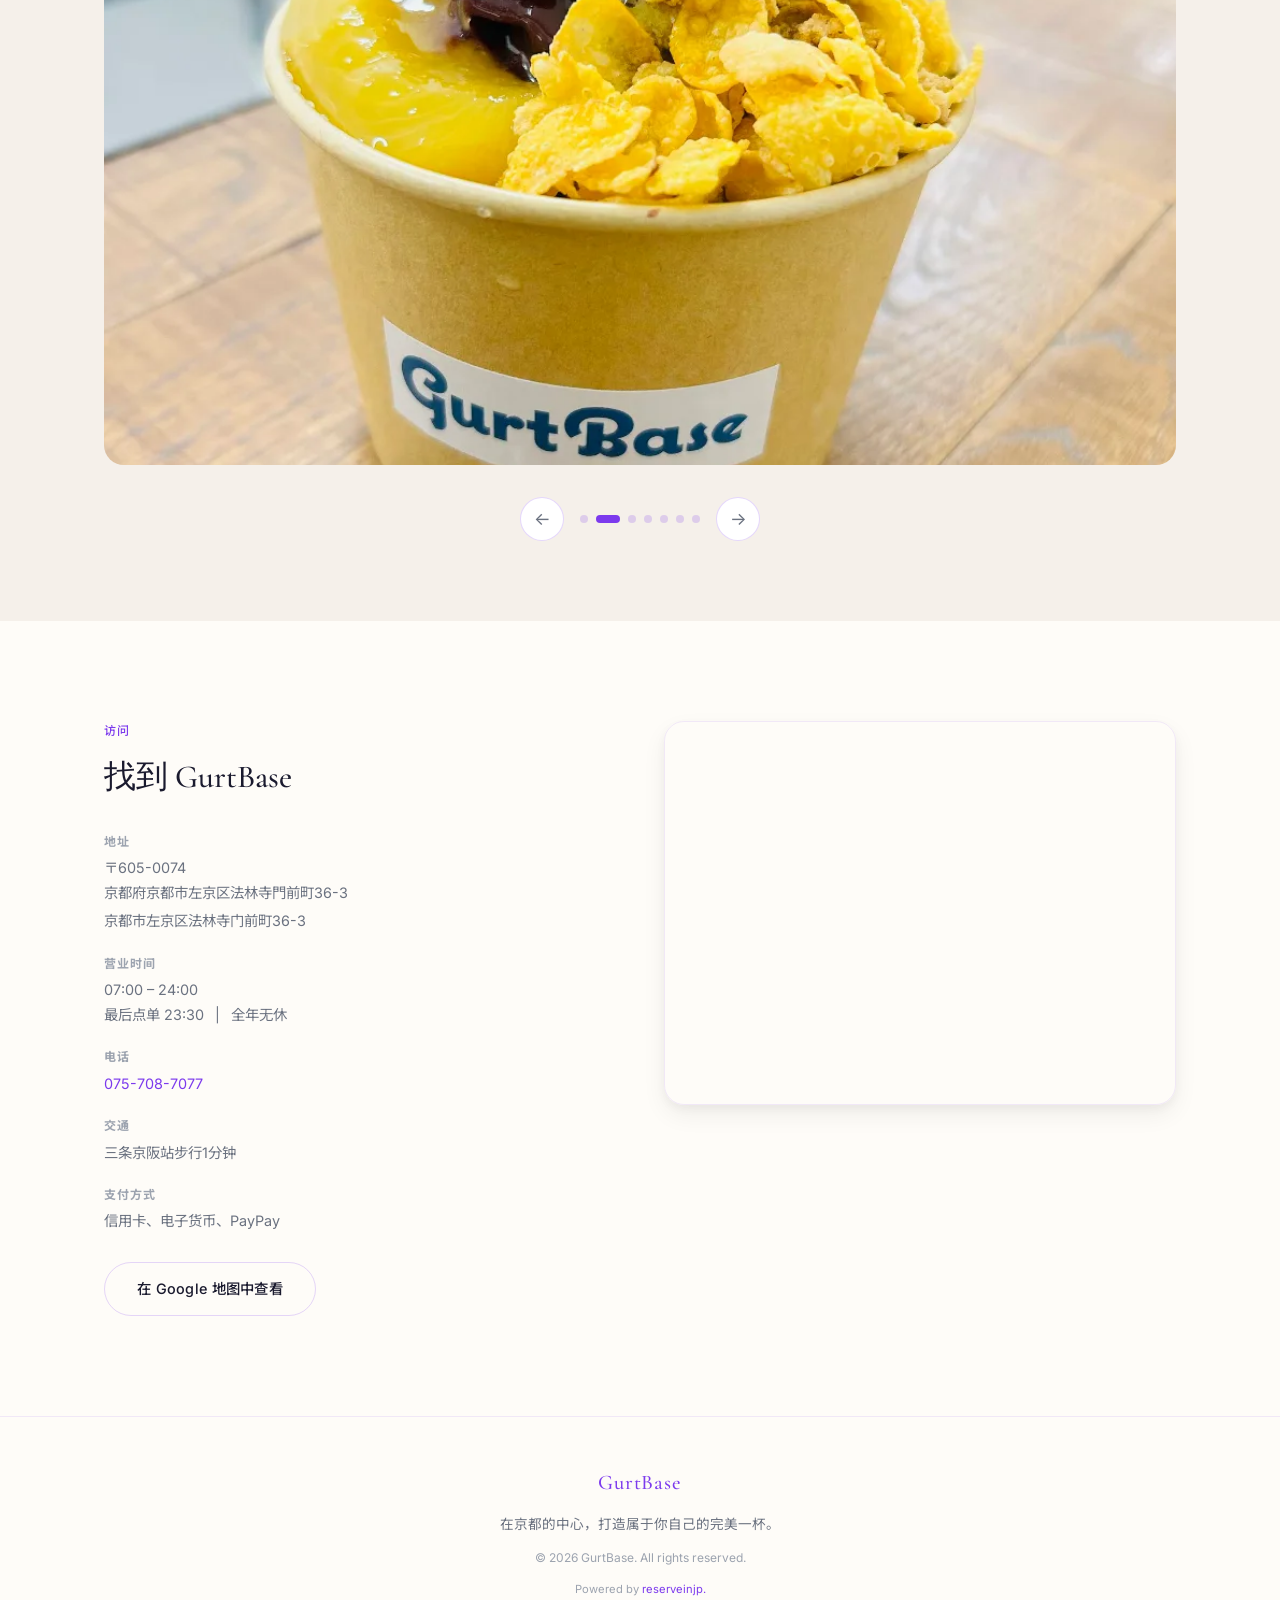
==== commit 56a8ead0: "Complete menu and image overhaul: add product images, fix hero/landing backgrounds, expand full prod" ====
--- a/cn/index.html
+++ b/cn/index.html
@@ -3,7 +3,7 @@
 <head>
   <meta charset="UTF-8">
   <meta name="viewport" content="width=device-width, initial-scale=1.0">
-  <meta name="description" content="GurtBase — 京都三条自助冻酸奶&巴西莓碗专门店。30+种配料，按重量计费，打造属于你自己的完美一杯。">
+  <meta name="description" content="GurtBase — 京都三条冻酸奶&巴西莓碗专门店。固定分量套餐 ¥700 起，搭配 30+ 种配料，打造属于你的完美一杯。">
   <title>GurtBase | 冻酸奶 & 巴西莓 京都</title>
   <link rel="preconnect" href="https://fonts.googleapis.com">
   <link rel="preconnect" href="https://fonts.gstatic.com" crossorigin>
@@ -21,8 +21,9 @@
       <div class="nav-menu">
         <ul class="nav-links">
           <li><a href="#about">关于</a></li>
-          <li><a href="#menu">菜单</a></li>
+          <li><a href="#menu-list">菜单</a></li>
           <li><a href="#visit">访问</a></li>
+          <li><a href="../booking.html">预约</a></li>
         </ul>
         <div class="lang-switch">
           <a href="../cn/" class="active">中文</a>
@@ -34,15 +35,15 @@
   </header>
 
   <main>
-    <section class="hero">
+    <section class="hero" style="background: url(../picture/Head/Fruits.png) center/cover no-repeat;">
       <div class="hero-grid-overlay"></div>
       <div class="hero-content container">
         <p class="hero-tag">日本 · 京都</p>
         <h1>打造属于你自己的<br>完美一杯。</h1>
-        <p class="hero-sub">自助式冻酸奶与巴西莓碗专门店。30+种配料自由搭配，按重量计费——只为你的选择买单。</p>
+        <p class="hero-sub">冻酸奶与巴西莓碗专门店。30+ 种配料搭配的招牌套餐，固定分量 ¥700 起，尽情享用你的专属一杯。</p>
         <div class="hero-quick-nav">
           <a href="#about" class="hero-nav-pill">关于</a>
-          <a href="#menu" class="hero-nav-pill">菜单</a>
+          <a href="#menu-list" class="hero-nav-pill">菜单</a>
           <a href="#visit" class="hero-nav-pill">访问</a>
         </div>
       </div>
@@ -57,7 +58,7 @@
         <div class="intro-text">
           <p class="section-label">关于我们</p>
           <h2>在京都三条<br>打造你的专属美味</h2>
-          <p>GurtBase 是位于京都市左京区三条站附近的自助式冻酸奶与巴西莓专门店。提供4种杯型和30多种配料，让你自由搭配出独一无二的专属杯。以冻酸奶、希腊酸奶或巴西莓为底，加上新鲜水果、格兰诺拉、坚果、巧克力酱等，随心搭配。按重量计费（¥4/g），想加多少加多少。</p>
+          <p>GurtBase 是位于京都市左京区三条站附近的冻酸奶与巴西莓专门店。提供 100g、150g、200g 等固定分量套餐，搭配 30 多种精选配料。以冻酸奶、希腊酸奶或巴西莓为底，佐以新鲜水果、格兰诺拉、坚果、巧克力酱等丰富选择。原味希腊酸奶 100g 从 ¥700 起，轻松享用你的专属一杯。</p>
           <p class="intro-jp">あなただけのオリジナルカップを作りましょう</p>
         </div>
         <div class="intro-features">
@@ -70,8 +71,8 @@
             <span class="feature-label">杯型 — 从小吃到大碗，任你选择</span>
           </div>
           <div class="feature">
-            <span class="feature-num">¥4/g</span>
-            <span class="feature-label">按重量计费 — 只为你的选择买单</span>
+            <span class="feature-num">¥700 起</span>
+            <span class="feature-label">亲民价格 — 原味希腊 100g 从 ¥700 起</span>
           </div>
         </div>
       </div>
@@ -82,25 +83,255 @@
         <header class="section-header">
           <p class="section-label">菜单</p>
           <h2>如何打造你的专属杯</h2>
-          <p class="section-sub">选底料、加配料、称重付款。就这么简单。</p>
+          <p class="section-sub">选底料、选分量、享用你的专属套餐。就这么简单。</p>
         </header>
         <div class="service-grid">
           <article class="concept-card">
-            <div class="concept-icon">🫙</div>
             <h3>选底料<br><small style="font-weight:300;font-size:0.85rem;">BASE</small></h3>
             <p>从冻酸奶、希腊酸奶、巴西莓中选择你喜欢的底料，每日新鲜制作，口感细腻醇厚。</p>
           </article>
           <article class="concept-card featured">
             <span class="badge">30+种</span>
-            <div class="concept-icon">🍓</div>
             <h3>加配料<br><small style="font-weight:300;font-size:0.85rem;">TOPPINGS</small></h3>
             <p>新鲜水果、香脆格兰诺拉、坚果、巧克力、酱料、麻薯等30多种配料随心搭配，创造你的完美组合。</p>
           </article>
           <article class="concept-card">
-            <div class="concept-icon">⚖️</div>
-            <h3>称重付款<br><small style="font-weight:300;font-size:0.85rem;">WEIGH &amp; PAY</small></h3>
-            <p>将杯子放在秤上即可。按重量计费（¥4/g），只为你的实际选择付费，简单又公平。</p>
+            <h3>选择分量<br><small style="font-weight:300;font-size:0.85rem;">PICK YOUR SIZE</small></h3>
+            <p>可选 100g、150g、200g 等固定分量，也可选择精心搭配的招牌套餐，实惠又简单。</p>
           </article>
+        </div>
+      </div>
+    </section>
+
+    <section class="services section" id="menu-list">
+      <div class="container">
+        <header class="section-header">
+          <p class="section-label">菜单</p>
+          <h2>商品一览</h2>
+          <p class="section-sub">店内堂食、外带以及 Uber Eats 外卖均可选购。</p>
+        </header>
+
+        <!-- Greek Yogurt -->
+        <div class="menu-category">
+          <h3 class="menu-cat-title">希腊酸奶 <small>グリークヨーグルト</small></h3>
+          <div class="service-grid">
+            <article class="concept-card">
+              <img class="concept-img" src="../picture/グリークヨーグルト/プレーングリークヨーグルト 100g.png" alt="原味希腊酸奶 100g" loading="lazy">
+              <h3>原味希腊酸奶<small>プレーン — 100g</small></h3>
+              <p class="menu-price">¥700</p>
+              <a href="../booking.html?type=Pre-order%20Pickup" class="btn-booking">WhatsApp 预约下单</a>
+            </article>
+            <article class="concept-card">
+              <img class="concept-img" src="../picture/グリークヨーグルト/プレーングリークヨーグルト150g.png" alt="原味希腊酸奶 150g" loading="lazy">
+              <h3>原味希腊酸奶<small>プレーン — 150g</small></h3>
+              <p class="menu-price">¥1,000</p>
+              <a href="../booking.html?type=Pre-order%20Pickup" class="btn-booking">WhatsApp 预约下单</a>
+            </article>
+            <article class="concept-card">
+              <img class="concept-img" src="../picture/グリークヨーグルト/ハニーグリークヨーグルト 100g.png" alt="蜂蜜希腊酸奶 100g" loading="lazy">
+              <h3>蜂蜜希腊酸奶<small>ハニー — 100g</small></h3>
+              <p class="menu-price">¥800</p>
+              <a href="../booking.html?type=Pre-order%20Pickup" class="btn-booking">WhatsApp 预约下单</a>
+            </article>
+            <article class="concept-card">
+              <img class="concept-img" src="../picture/グリークヨーグルト/ハニーグリークヨーグルト 150g.png" alt="蜂蜜希腊酸奶 150g" loading="lazy">
+              <h3>蜂蜜希腊酸奶<small>ハニー — 150g</small></h3>
+              <p class="menu-price">¥1,100</p>
+              <a href="../booking.html?type=Pre-order%20Pickup" class="btn-booking">WhatsApp 预约下单</a>
+            </article>
+            <article class="concept-card">
+              <img class="concept-img" src="../picture/グリークヨーグルト/オレオグリークヨーグルト 100g.png" alt="奥利奥希腊酸奶 100g" loading="lazy">
+              <h3>奥利奥希腊酸奶<small>オレオ — 100g</small></h3>
+              <p class="menu-price">¥800</p>
+              <a href="../booking.html?type=Pre-order%20Pickup" class="btn-booking">WhatsApp 预约下单</a>
+            </article>
+            <article class="concept-card">
+              <img class="concept-img" src="../picture/グリークヨーグルト/オレオグリークヨーグルト150g.png" alt="奥利奥希腊酸奶 150g" loading="lazy">
+              <h3>奥利奥希腊酸奶<small>オレオ — 150g</small></h3>
+              <p class="menu-price">¥1,100</p>
+              <a href="../booking.html?type=Pre-order%20Pickup" class="btn-booking">WhatsApp 预约下单</a>
+            </article>
+            <article class="concept-card">
+              <img class="concept-img" src="../picture/グリークヨーグルト/ロータスグリークヨーグルト 100g.png" alt="莲花饼干希腊酸奶 100g" loading="lazy">
+              <h3>莲花饼干希腊酸奶<small>ロータス — 100g</small></h3>
+              <p class="menu-price">¥800</p>
+              <a href="../booking.html?type=Pre-order%20Pickup" class="btn-booking">WhatsApp 预约下单</a>
+            </article>
+            <article class="concept-card">
+              <img class="concept-img" src="../picture/グリークヨーグルト/ロータスグリークヨーグルト150g.png" alt="莲花饼干希腊酸奶 150g" loading="lazy">
+              <h3>莲花饼干希腊酸奶<small>ロータス — 150g</small></h3>
+              <p class="menu-price">¥1,100</p>
+              <a href="../booking.html?type=Pre-order%20Pickup" class="btn-booking">WhatsApp 预约下单</a>
+            </article>
+            <article class="concept-card featured">
+              <span class="badge">特制</span>
+              <img class="concept-img" src="../picture/グリークヨーグルト/チョコ（いちご、くるみ、チョコブラウニー、オレオ、チョコチップ、チョコクランチ、チョコソース）.png" alt="巧克力特制" loading="lazy">
+              <h3>巧克力特制<small>チョコスペシャル</small></h3>
+              <p class="menu-price">¥1,900</p>
+              <a href="../booking.html?type=Pre-order%20Pickup" class="btn-booking">WhatsApp 预约下单</a>
+            </article>
+            <article class="concept-card">
+              <img class="concept-img" src="../picture/グリークヨーグルト/定番（いちご、ブルーベリー、バナナ、コムハニ、オートミール、くるみ、はちみつ、クランキーナッツ）.png" alt="经典款" loading="lazy">
+              <h3>经典款<small>定番</small></h3>
+              <p class="menu-price">¥1,900</p>
+              <a href="../booking.html?type=Pre-order%20Pickup" class="btn-booking">WhatsApp 预约下单</a>
+            </article>
+            <article class="concept-card featured">
+              <span class="badge">特选</span>
+              <img class="concept-img" src="../picture/グリークヨーグルト/フルーツスペシャル（いちご、ブルーベリー、バナナ、季節のフルーツ2種、コムハニー、クランキーナッツ、はちみつ）.png" alt="水果特选" loading="lazy">
+              <h3>水果特选<small>フルーツスペシャル</small></h3>
+              <p class="menu-price">¥2,200</p>
+              <a href="../booking.html?type=Pre-order%20Pickup" class="btn-booking">WhatsApp 预约下单</a>
+            </article>
+          </div>
+        </div>
+
+        <!-- Frozen Yogurt Ice -->
+        <div class="menu-category">
+          <h3 class="menu-cat-title">冻酸奶冰淇淋 <small>フローズンヨーグルトアイス</small></h3>
+          <div class="service-grid">
+            <article class="concept-card">
+              <img class="concept-img" src="../picture/フローズンヨーグルトアイス/フローズンヨーグルトアイス　200g.png" alt="冻酸奶冰淇淋 200g" loading="lazy">
+              <h3>冻酸奶冰淇淋<small>フローズンヨーグルトアイス — 200g</small></h3>
+              <p class="menu-price">¥1,300</p>
+              <a href="../booking.html?type=Pre-order%20Pickup" class="btn-booking">WhatsApp 预约下单</a>
+            </article>
+            <article class="concept-card">
+              <img class="concept-img" src="../picture/フローズンヨーグルトアイス/フローズンヨーグルトアイス＆グリークヨーグルト　200g.png" alt="冻酸奶冰淇淋&希腊酸奶 200g" loading="lazy">
+              <h3>冻酸奶冰淇淋&希腊酸奶<small>200g</small></h3>
+              <p class="menu-price">¥1,300</p>
+              <a href="../booking.html?type=Pre-order%20Pickup" class="btn-booking">WhatsApp 预约下单</a>
+            </article>
+            <article class="concept-card featured">
+              <span class="badge">人气</span>
+              <img class="concept-img" src="../picture/フローズンヨーグルトアイス/【ベーシック】フローズンヨーグルトアイス　 (いちご、バナナ、チーズケーキ、マコロンクランチ、チョコシェル).png" alt="基础款冻酸奶冰淇淋" loading="lazy">
+              <h3>基础款冻酸奶冰淇淋<small>【ベーシック】</small></h3>
+              <p class="menu-price">¥2,100</p>
+              <a href="../booking.html?type=Pre-order%20Pickup" class="btn-booking">WhatsApp 预约下单</a>
+            </article>
+            <article class="concept-card">
+              <img class="concept-img" src="../picture/フローズンヨーグルトアイス/【ベーシック】　フローズンヨーグルトアイス＆グリークヨーグルト　(いちご、バナナ、チーズケーキ、マコロンクランチ、チョコシェル).png" alt="基础款冻酸奶冰淇淋&希腊酸奶" loading="lazy">
+              <h3>基础款冻酸奶冰淇淋&希腊酸奶<small>【ベーシック】</small></h3>
+              <p class="menu-price">¥2,100</p>
+              <a href="../booking.html?type=Pre-order%20Pickup" class="btn-booking">WhatsApp 预约下单</a>
+            </article>
+          </div>
+        </div>
+
+        <!-- Frozen Açaí -->
+        <div class="menu-category">
+          <h3 class="menu-cat-title">冷冻巴西莓 <small>フローズンアサイー</small></h3>
+          <div class="service-grid">
+            <article class="concept-card">
+              <img class="concept-img" src="../picture/フローズンアサイー/GurtBaseオリジナル　フローズンアサイー　200g.png" alt="冷冻巴西莓 200g" loading="lazy">
+              <h3>冷冻巴西莓<small>GurtBaseオリジナル — 200g</small></h3>
+              <p class="menu-price">¥1,300</p>
+              <a href="../booking.html?type=Pre-order%20Pickup" class="btn-booking">WhatsApp 预约下单</a>
+            </article>
+            <article class="concept-card">
+              <img class="concept-img" src="../picture/フローズンアサイー/GurtBaseオリジナル　フローズンアサイー＆グリークヨーグルト　200g.png" alt="冷冻巴西莓&希腊酸奶 200g" loading="lazy">
+              <h3>冷冻巴西莓&希腊酸奶<small>200g</small></h3>
+              <p class="menu-price">¥1,300</p>
+              <a href="../booking.html?type=Pre-order%20Pickup" class="btn-booking">WhatsApp 预约下单</a>
+            </article>
+            <article class="concept-card featured">
+              <span class="badge">人气</span>
+              <img class="concept-img" src="../picture/フローズンアサイー/【ベーシック】GurtBaseオリジナル　フローズンアサイー　(いちご、ブルーベリー、バナナ、グラノーラ、ココナッツファイン、はちみつ).png" alt="基础款冷冻巴西莓" loading="lazy">
+              <h3>基础款冷冻巴西莓<small>【ベーシック】</small></h3>
+              <p class="menu-price">¥2,000</p>
+              <a href="../booking.html?type=Pre-order%20Pickup" class="btn-booking">WhatsApp 预约下单</a>
+            </article>
+            <article class="concept-card">
+              <img class="concept-img" src="../picture/フローズンアサイー/【ベーシック】GurtBaseオリジナル　フローズンアサイー＆グリークヨーグルト　(いちご、ブルーベリー、バナナ、グラノーラ、ココナッツファイン、はちみつ).png" alt="基础款冷冻巴西莓&希腊酸奶" loading="lazy">
+              <h3>基础款冷冻巴西莓&希腊酸奶<small>【ベーシック】</small></h3>
+              <p class="menu-price">¥2,000</p>
+              <a href="../booking.html?type=Pre-order%20Pickup" class="btn-booking">WhatsApp 预约下单</a>
+            </article>
+          </div>
+        </div>
+
+        <!-- Vanilla Ice -->
+        <div class="menu-category">
+          <h3 class="menu-cat-title">香草冰淇淋 <small>バニラアイス</small></h3>
+          <div class="service-grid">
+            <article class="concept-card">
+              <img class="concept-img" src="../picture/バニラアイス/バニラアイス　200g.png" alt="香草冰淇淋 200g" loading="lazy">
+              <h3>香草冰淇淋<small>バニラアイス — 200g</small></h3>
+              <p class="menu-price">¥1,300</p>
+              <a href="../booking.html?type=Pre-order%20Pickup" class="btn-booking">WhatsApp 预约下单</a>
+            </article>
+            <article class="concept-card">
+              <img class="concept-img" src="../picture/バニラアイス/バニラアイス＆グリークヨーグルト　200g.png" alt="香草冰淇淋&希腊酸奶 200g" loading="lazy">
+              <h3>香草冰淇淋&希腊酸奶<small>200g</small></h3>
+              <p class="menu-price">¥1,300</p>
+              <a href="../booking.html?type=Pre-order%20Pickup" class="btn-booking">WhatsApp 预约下单</a>
+            </article>
+          </div>
+        </div>
+
+        <!-- Salad -->
+        <div class="menu-category">
+          <h3 class="menu-cat-title">沙拉 <small>サラダ</small></h3>
+          <div class="service-grid">
+            <article class="concept-card">
+              <img class="concept-img" src="../picture/サラダ/グリークヨーグルトサラダボウル.png" alt="希腊酸奶沙拉碗" loading="lazy">
+              <h3>希腊酸奶沙拉碗<small>グリークヨーグルトサラダボウル</small></h3>
+              <p class="menu-price">¥1,300</p>
+              <a href="../booking.html?type=Pre-order%20Pickup" class="btn-booking">WhatsApp 预约下单</a>
+            </article>
+          </div>
+        </div>
+
+        <!-- Delivery -->
+        <div class="menu-category">
+          <h3 class="menu-cat-title">外卖订购 <small>デリバリー</small></h3>
+          <div class="service-grid">
+            <article class="concept-card">
+              <h3>Uber Eats / 出前館<small>外卖配送</small></h3>
+              <p>不想出门？我们已上线 Uber Eats 和出前館。或通过 WhatsApp 预购取餐。</p>
+              <a href="../booking.html?type=Pre-order%20Pickup" class="btn-booking">WhatsApp 预约下单</a>
+            </article>
+          </div>
+        </div>
+      </div>
+    </section>
+
+    <section class="env-carousel-section" aria-label="画廊">
+      <div class="container">
+        <header class="section-header">
+          <p class="section-label">画廊</p>
+          <h2>店铺与美食</h2>
+          <p class="section-sub">从配料吧到你的专属杯，一览 GurtBase 店内环境。</p>
+        </header>
+        <div class="env-carousel" id="envCarousel">
+          <div class="env-carousel-track" id="envTrack">
+            <div class="env-carousel-slide">
+              <img src="../assets/images/gallery-01.webp" alt="冰淇淋机出料特写" loading="lazy" onerror="this.parentElement.style.background='linear-gradient(135deg, #ede9fe, #d1fae5)';this.style.display='none';">
+            </div>
+            <div class="env-carousel-slide">
+              <img src="../assets/images/gallery-02.webp" alt="GurtBase 招牌巴西莓碗与配料" loading="lazy" onerror="this.parentElement.style.background='linear-gradient(135deg, #d1fae5, #fef3c7)';this.style.display='none';">
+            </div>
+            <div class="env-carousel-slide">
+              <img src="../assets/images/gallery-03.webp" alt="精选配料 — 饼干、水果、麻薯" loading="lazy" onerror="this.parentElement.style.background='linear-gradient(135deg, #fce7f3, #ede9fe)';this.style.display='none';">
+            </div>
+            <div class="env-carousel-slide">
+              <img src="../assets/images/gallery-04.webp" alt="30+ 种配料的自选台" loading="lazy" onerror="this.parentElement.style.background='linear-gradient(135deg, #e0f2fe, #d1fae5)';this.style.display='none';">
+            </div>
+            <div class="env-carousel-slide">
+              <img src="../assets/images/gallery-05.webp" alt="GurtBase 品尝步骤指南" loading="lazy" onerror="this.parentElement.style.background='linear-gradient(135deg, #fef3c7, #ede9fe)';this.style.display='none';">
+            </div>
+            <div class="env-carousel-slide">
+              <img src="../assets/images/gallery-06.webp" alt="冰淇淋机与菜单展示" loading="lazy" onerror="this.parentElement.style.background='linear-gradient(135deg, #d1fae5, #e0f2fe)';this.style.display='none';">
+            </div>
+            <div class="env-carousel-slide">
+              <img src="../assets/images/gallery-07.webp" alt="GurtBase 店铺内景" loading="lazy" onerror="this.parentElement.style.background='linear-gradient(135deg, #ede9fe, #fce7f3)';this.style.display='none';">
+            </div>
+          </div>
+        </div>
+        <div class="env-carousel-nav">
+          <button class="env-carousel-btn" id="envPrev" aria-label="上一张">&larr;</button>
+          <div class="env-dots" id="envDots"></div>
+          <button class="env-carousel-btn" id="envNext" aria-label="下一张">&rarr;</button>
         </div>
       </div>
     </section>
--- a/styles.css
+++ b/styles.css
@@ -156,6 +156,19 @@
 
 /* Logo */
 .lang-logo-img{width:120px;height:auto;opacity:0.9}
+.lang-logo-text{
+  font-family:'Cormorant Garamond',serif;
+  font-size:3.5rem;
+  font-weight:500;
+  color:var(--accent);
+  display:inline-flex;
+  align-items:center;
+  justify-content:center;
+  width:100px;height:100px;
+  border-radius:50%;
+  background:var(--accent-soft);
+  border:2px solid var(--accent-light);
+}
 
 /* Brand */
 .lang-brand-name{
@@ -255,14 +268,11 @@
   display:flex;
   align-items:center;
   overflow:hidden;
-  background:linear-gradient(135deg, #ede9fe 0%, #fefcf8 30%, #d1fae5 70%, #fefcf8 100%);
 }
 .hero-grid-overlay{
   position:absolute;
   inset:0;
-  background:
-    radial-gradient(circle at 30% 40%, rgba(124,58,237,0.08) 0%, transparent 50%),
-    radial-gradient(circle at 70% 60%, rgba(16,185,129,0.07) 0%, transparent 50%);
+  background:linear-gradient(180deg, rgba(254,252,248,0.75) 0%, rgba(245,240,234,0.65) 100%);
 }
 .hero-content{
   position:relative;
@@ -314,8 +324,47 @@
   background:linear-gradient(180deg, var(--accent-light), transparent);
 }
 
-/* Hero dots (no carousel images so hidden) */
-.hero-dots{display:none}
+/* Hero Carousel */
+.hero-carousel{
+  position:absolute;
+  inset:0;
+  z-index:0;
+}
+.hero-slide{
+  position:absolute;
+  inset:0;
+  background-size:cover;
+  background-position:center;
+  background-repeat:no-repeat;
+  opacity:0;
+  transition:opacity 1.2s ease-in-out;
+}
+.hero-slide.active{opacity:1}
+.hero-slide::after{
+  content:"";
+  position:absolute;
+  inset:0;
+  background:linear-gradient(180deg, rgba(254,252,248,0.85) 0%, rgba(245,240,234,0.7) 100%);
+}
+.hero-dots{
+  position:absolute;
+  bottom:5rem;
+  left:50%;
+  transform:translateX(-50%);
+  display:flex;
+  gap:0.625rem;
+  z-index:2;
+}
+.hero-dot{
+  width:8px;height:8px;
+  border-radius:50%;
+  background:rgba(124,58,237,0.3);
+  border:none;
+  cursor:pointer;
+  padding:0;
+  transition:background 0.3s, transform 0.3s;
+}
+.hero-dot.active{background:var(--accent);transform:scale(1.3)}
 
 /* Buttons */
 .btn{display:inline-flex;align-items:center;gap:8px;padding:14px 32px;border-radius:30px;font-size:0.9rem;font-weight:500;letter-spacing:0.02em;transition:var(--transition)}
@@ -328,6 +377,35 @@
 }
 .btn-outline:hover{background:var(--accent-soft);border-color:var(--accent-light)}
 
+/* Booking Button on Concept Cards */
+.btn-booking{
+  display:inline-flex;
+  align-items:center;
+  justify-content:center;
+  gap:8px;
+  width:100%;
+  padding:11px 16px;
+  margin-top:16px;
+  background:var(--accent-green);
+  color:#fff;
+  border:none;
+  border-radius:24px;
+  font-family:inherit;
+  font-size:0.8rem;
+  font-weight:500;
+  letter-spacing:0.03em;
+  cursor:pointer;
+  text-decoration:none;
+  transition:all var(--transition);
+  box-shadow:0 2px 8px rgba(16,185,129,0.18);
+}
+.btn-booking:hover{
+  background:#059669;
+  transform:translateY(-2px);
+  box-shadow:0 4px 14px rgba(16,185,129,0.28);
+}
+.btn-booking svg{width:16px;height:16px;flex-shrink:0;fill:currentColor}
+
 /* =============================================
    SECTIONS
    ============================================= */
@@ -408,6 +486,7 @@
 .concept-card:hover{transform:translateY(-4px);box-shadow:var(--shadow-lg);border-color:var(--accent-light)}
 .concept-card.featured{border-color:var(--accent-light);background:var(--accent-soft)}
 .concept-icon{font-size:2rem;margin-bottom:16px}
+.concept-img{width:100%;height:180px;object-fit:cover;border-radius:var(--radius-sm);margin-bottom:16px}
 .concept-card h3{font-size:1.1rem;font-weight:600;margin-bottom:10px;line-height:1.3}
 .concept-card h3 small{display:block;margin-top:2px}
 .concept-card p{font-size:0.88rem;color:var(--text-muted);line-height:1.7}
@@ -424,13 +503,34 @@
   letter-spacing:0.04em;
 }
 
+/* Menu category headers */
+.menu-category{margin-bottom:48px}
+.menu-category:last-child{margin-bottom:0}
+.menu-cat-title{
+  font-family:'Cormorant Garamond',serif;
+  font-size:1.5rem;
+  font-weight:500;
+  color:var(--accent);
+  margin-bottom:20px;
+  padding-bottom:8px;
+  border-bottom:1px solid var(--border);
+}
+.menu-cat-title small{font-size:0.85rem;font-weight:300;color:var(--text-muted);margin-left:8px}
+.menu-price{
+  font-family:'Cormorant Garamond',serif;
+  font-size:1.3rem;
+  font-weight:600;
+  color:var(--accent);
+  margin:8px 0 0;
+}
+
 /* =============================================
    GALLERY CAROUSEL
    ============================================= */
 .env-carousel-section{padding:80px 0;background:var(--bg-alt)}
 .env-carousel{overflow:hidden;border-radius:var(--radius-lg);margin:32px 0}
 .env-carousel-track{display:flex;transition:transform 0.4s ease}
-.env-carousel-slide{flex:0 0 100%;aspect-ratio:16/10}
+.env-carousel-slide{flex:0 0 100%;aspect-ratio:16/10;background:var(--bg-alt)}
 .env-carousel-slide img{width:100%;height:100%;object-fit:cover}
 .env-carousel-nav{display:flex;align-items:center;justify-content:center;gap:16px}
 .env-carousel-btn{
@@ -526,30 +626,126 @@
 /* =============================================
    BOOKING PAGE
    ============================================= */
-.booking-page{min-height:100vh;display:flex;align-items:center;justify-content:center;padding:100px 24px 60px;background:var(--bg)}
+.booking-container{
+  max-width:540px;
+  margin:0 auto;
+  padding:80px 20px 60px;
+  animation:langFadeInUp 0.6s ease;
+}
+.booking-back-link{
+  display:inline-flex;
+  align-items:center;
+  gap:8px;
+  color:var(--text-muted);
+  text-decoration:none;
+  font-size:0.9rem;
+  margin-bottom:2rem;
+  transition:color var(--transition);
+}
+.booking-back-link:hover{color:var(--accent)}
+.booking-header{text-align:center;margin-bottom:2rem}
+.booking-badge{
+  display:inline-flex;
+  background:var(--accent-soft);
+  border:1px solid var(--border-strong);
+  border-radius:50px;
+  padding:6px 18px;
+  margin-bottom:1rem;
+  font-size:0.7rem;
+  color:var(--accent);
+  font-weight:500;
+  letter-spacing:0.1em;
+  text-transform:uppercase;
+}
+.booking-title{
+  font-family:'Cormorant Garamond',serif;
+  font-size:2rem;
+  font-weight:500;
+  margin-bottom:0.5rem;
+}
+.booking-subtitle{font-size:0.9rem;color:var(--text-muted)}
 .booking-card{
-  width:100%;
-  max-width:480px;
-  padding:48px 40px;
-  border-radius:var(--radius-lg);
   background:var(--bg-card);
   border:1px solid var(--border);
+  border-radius:var(--radius-lg);
+  padding:2rem;
   box-shadow:var(--shadow-lg);
+}
+.form-group{margin-bottom:1.5rem}
+.form-label{
+  display:block;
+  font-size:0.8rem;
+  font-weight:500;
+  color:var(--text);
+  margin-bottom:0.4rem;
+  letter-spacing:0.04em;
+}
+.form-input,.form-select,.form-textarea{
+  width:100%;
+  padding:12px 14px;
+  border:1px solid var(--border-strong);
+  border-radius:var(--radius-sm);
+  font-size:0.95rem;
+  font-family:inherit;
+  color:var(--text);
+  background:var(--bg);
+  transition:all var(--transition);
+}
+.form-textarea{resize:vertical;min-height:80px}
+.form-input:focus,.form-select:focus,.form-textarea:focus{
+  outline:none;
+  border-color:var(--accent);
+  box-shadow:0 0 0 3px var(--accent-soft);
+  background:var(--bg-card);
+}
+.form-error{
+  color:#dc2626;
+  font-size:0.8rem;
+  margin-top:0.4rem;
+  display:none;
+}
+.form-group.error .form-error{display:block}
+.form-group.error .form-input,
+.form-group.error .form-select,
+.form-group.error .form-textarea{border-color:#dc2626}
+.booking-submit-btn{
+  width:100%;
+  padding:14px;
+  border:none;
+  border-radius:50px;
+  font-size:1rem;
+  font-weight:500;
+  font-family:inherit;
+  cursor:pointer;
+  transition:all var(--transition);
+  display:flex;
+  align-items:center;
+  justify-content:center;
+  gap:10px;
+  background:var(--accent-green);
+  color:#fff;
+  box-shadow:0 2px 8px rgba(16,185,129,0.25);
+}
+.booking-submit-btn:hover{
+  background:#059669;
+  transform:translateY(-2px);
+  box-shadow:0 4px 16px rgba(16,185,129,0.35);
+}
+.booking-submit-btn:disabled{opacity:0.6;cursor:not-allowed;transform:none}
+.whatsapp-icon{width:20px;height:20px;flex-shrink:0}
+.whatsapp-icon svg{width:100%;height:100%;fill:currentColor}
+.success-message{
+  display:none;
+  background:var(--accent-green-soft);
+  border:1px solid var(--accent-green);
+  border-radius:var(--radius-sm);
+  padding:0.75rem 1rem;
+  margin-bottom:1.5rem;
+  color:#065f46;
+  font-size:0.9rem;
   text-align:center;
 }
-.booking-card h2{
-  font-family:'Cormorant Garamond',serif;
-  font-size:1.8rem;
-  font-weight:500;
-  margin-bottom:8px;
-}
-.booking-card > p{font-size:0.9rem;color:var(--text-muted);margin-bottom:32px}
-.booking-info{text-align:left;display:flex;flex-direction:column;gap:12px;margin-bottom:32px;padding:24px;border-radius:var(--radius);background:var(--bg-alt)}
-.booking-info dt{font-size:0.75rem;text-transform:uppercase;letter-spacing:0.08em;color:var(--text-light)}
-.booking-info dd{font-size:0.9rem;color:var(--text-muted)}
-.booking-actions{display:flex;flex-direction:column;gap:12px}
-.booking-back{display:block;margin-top:24px;font-size:0.8rem;color:var(--text-light);transition:var(--transition)}
-.booking-back:hover{color:var(--accent)}
+.success-message.show{display:block;animation:langFadeInUp 0.5s ease}
 
 /* =============================================
    ANIMATIONS
@@ -594,7 +790,7 @@
   .visit-grid{grid-template-columns:1fr}
   .section{padding:64px 0}
   .hero h1{font-size:2.2rem}
-  .booking-card{padding:36px 24px}
+  .booking-card{padding:1.5rem 1.25rem}
   .lang-landing{padding:60px 20px}
   .lang-logo-img{width:100px}
   .lang-brand-name{font-size:2rem}
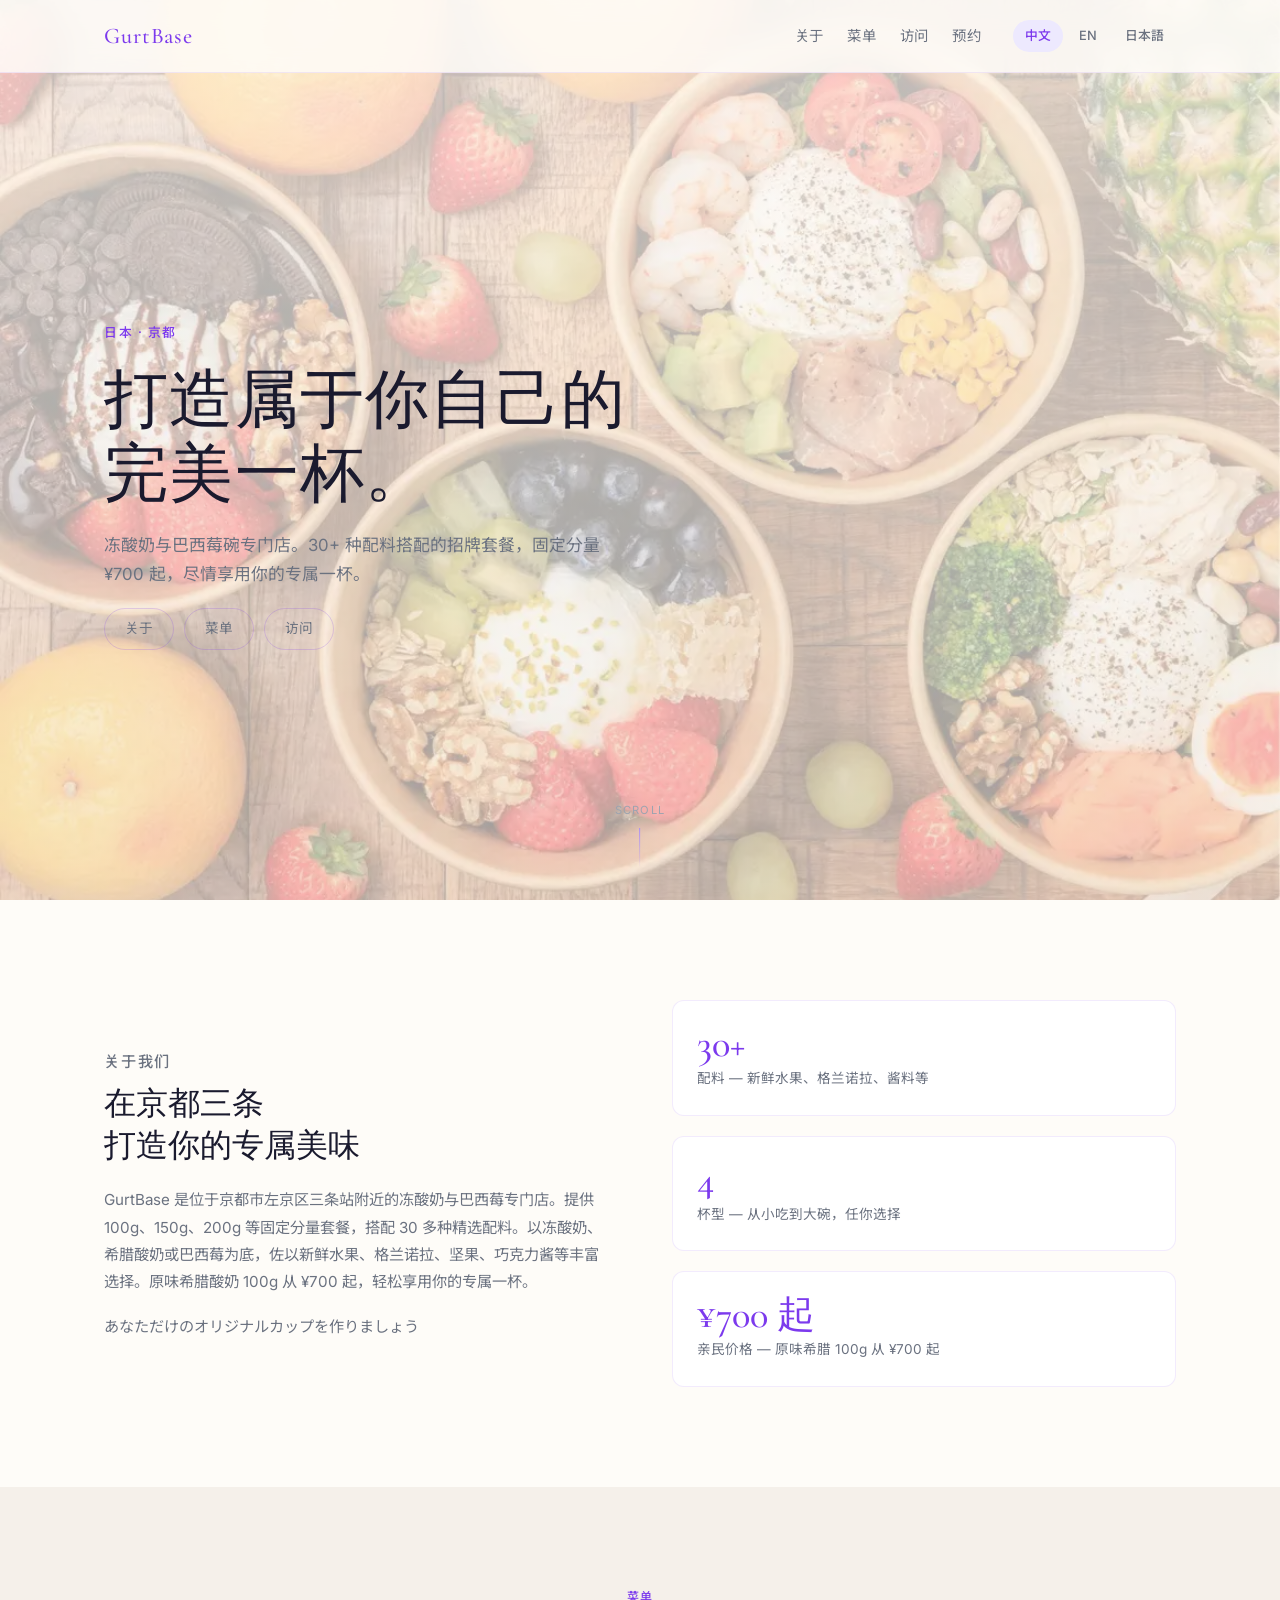
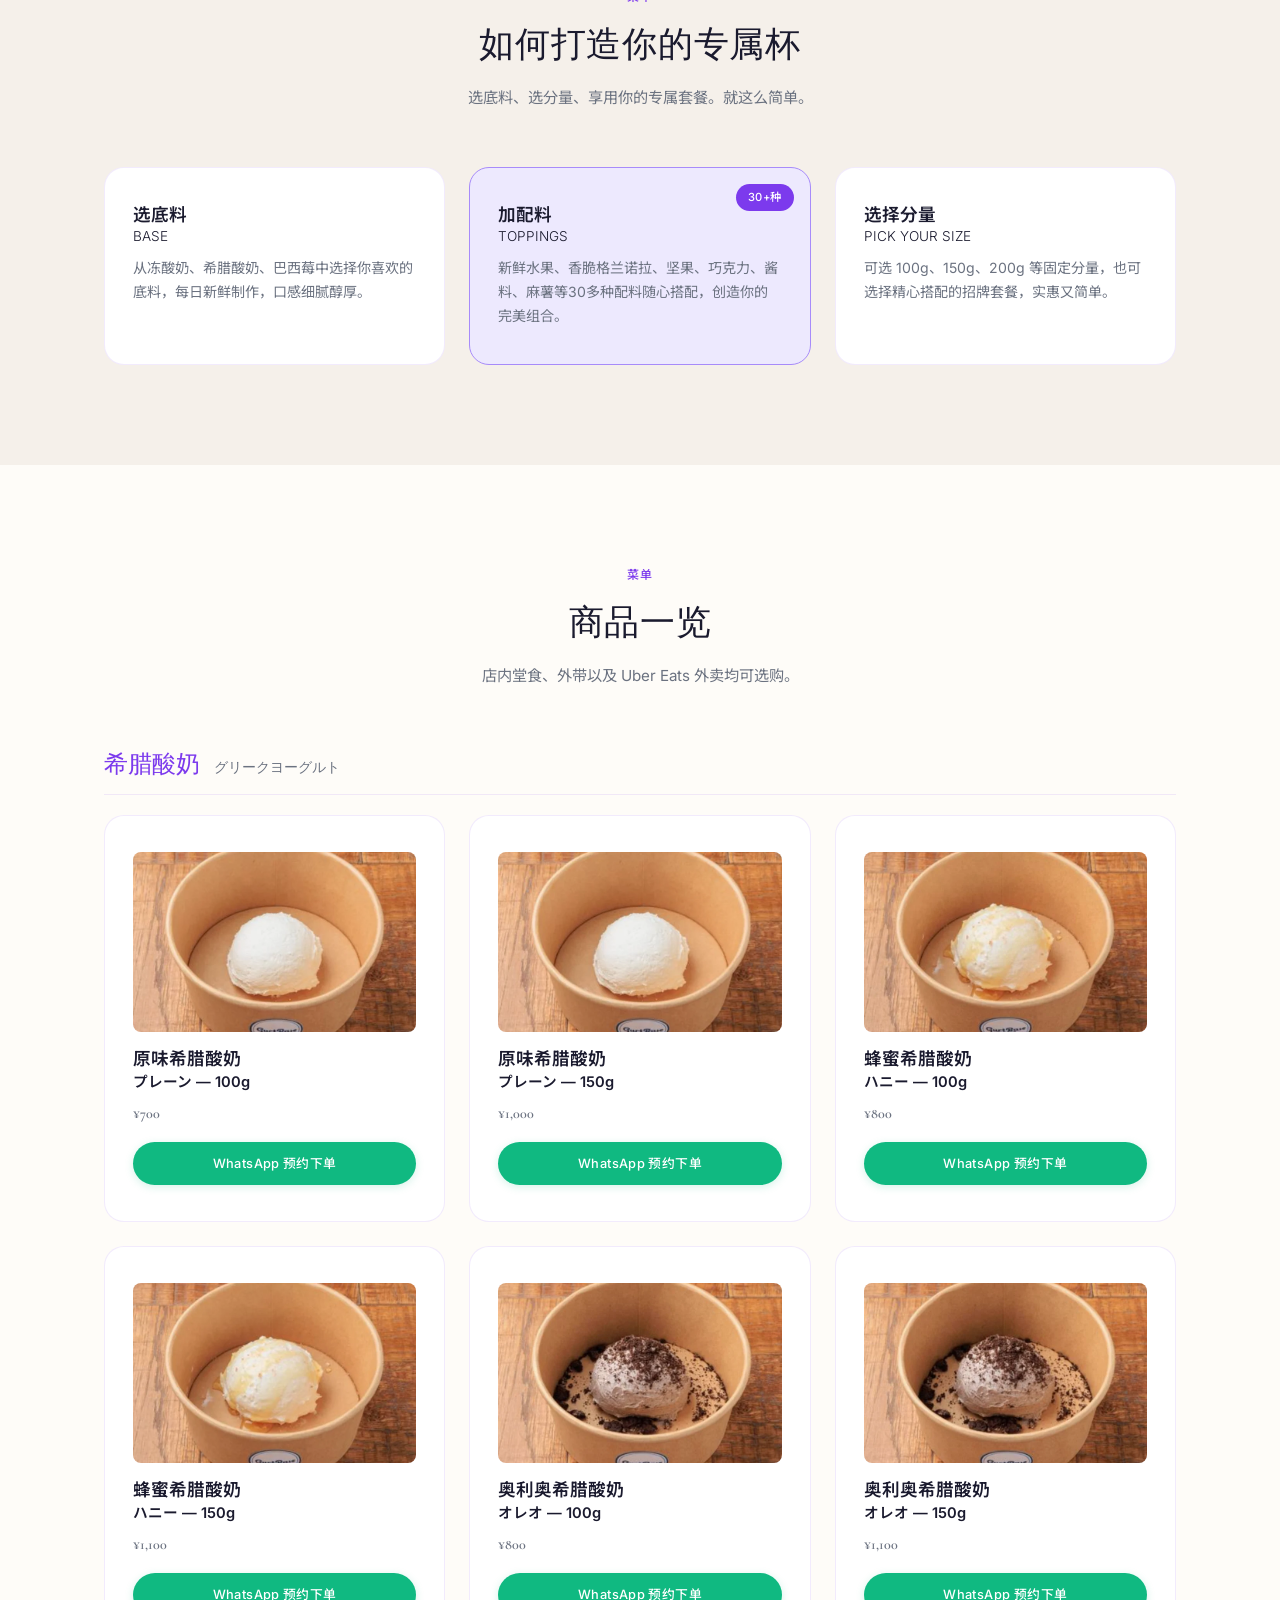
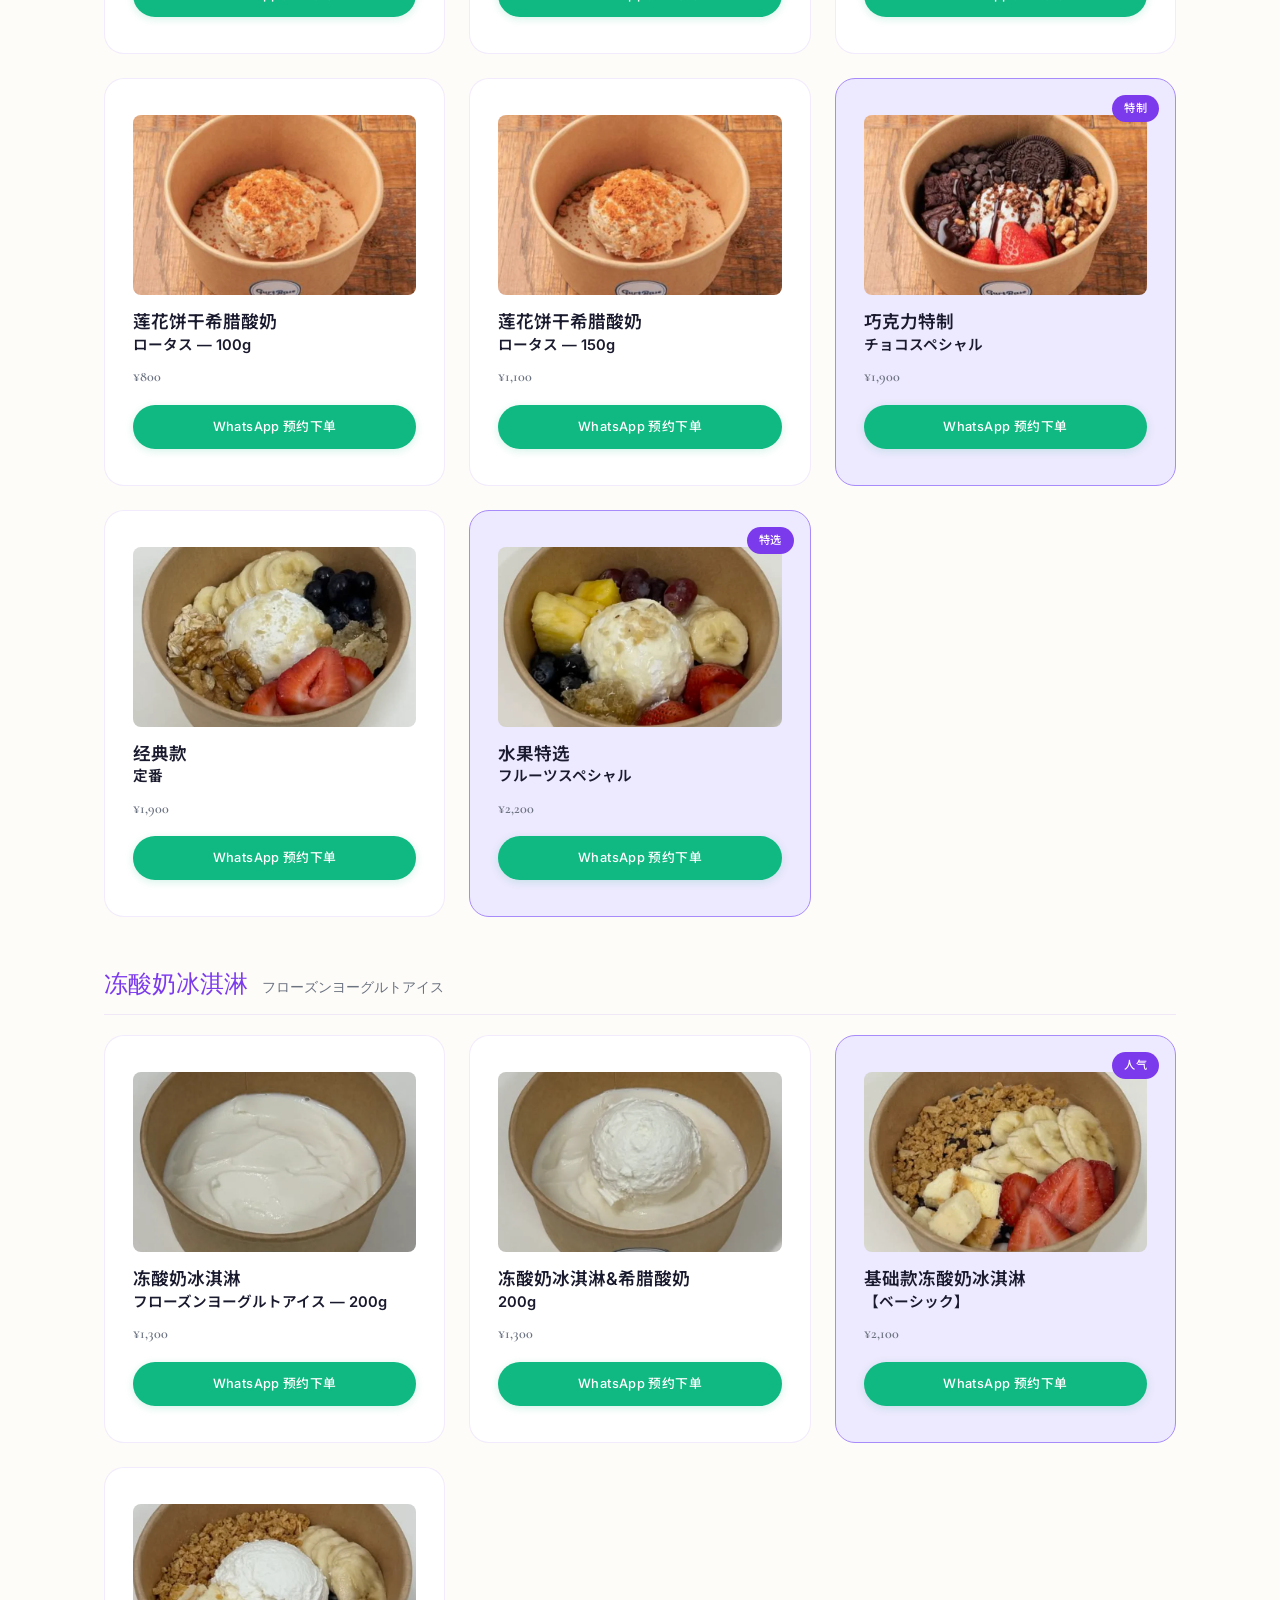
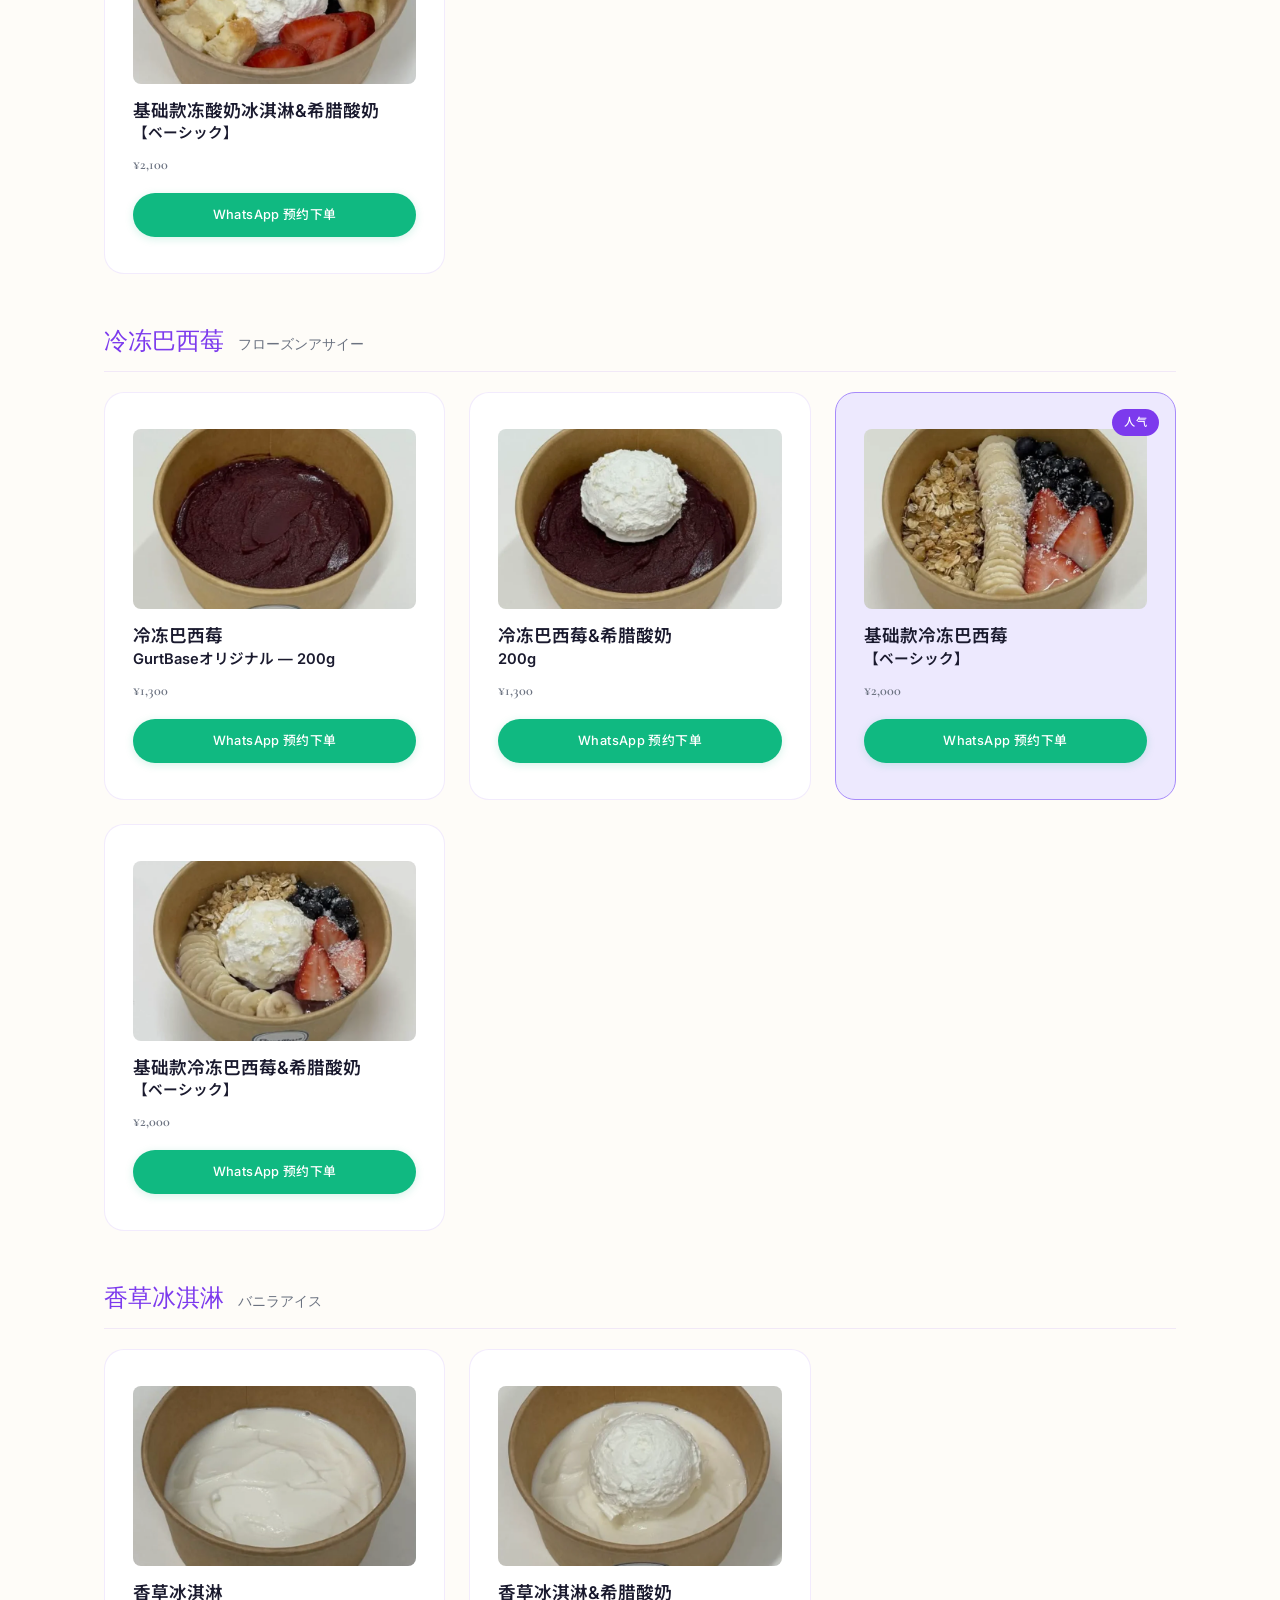
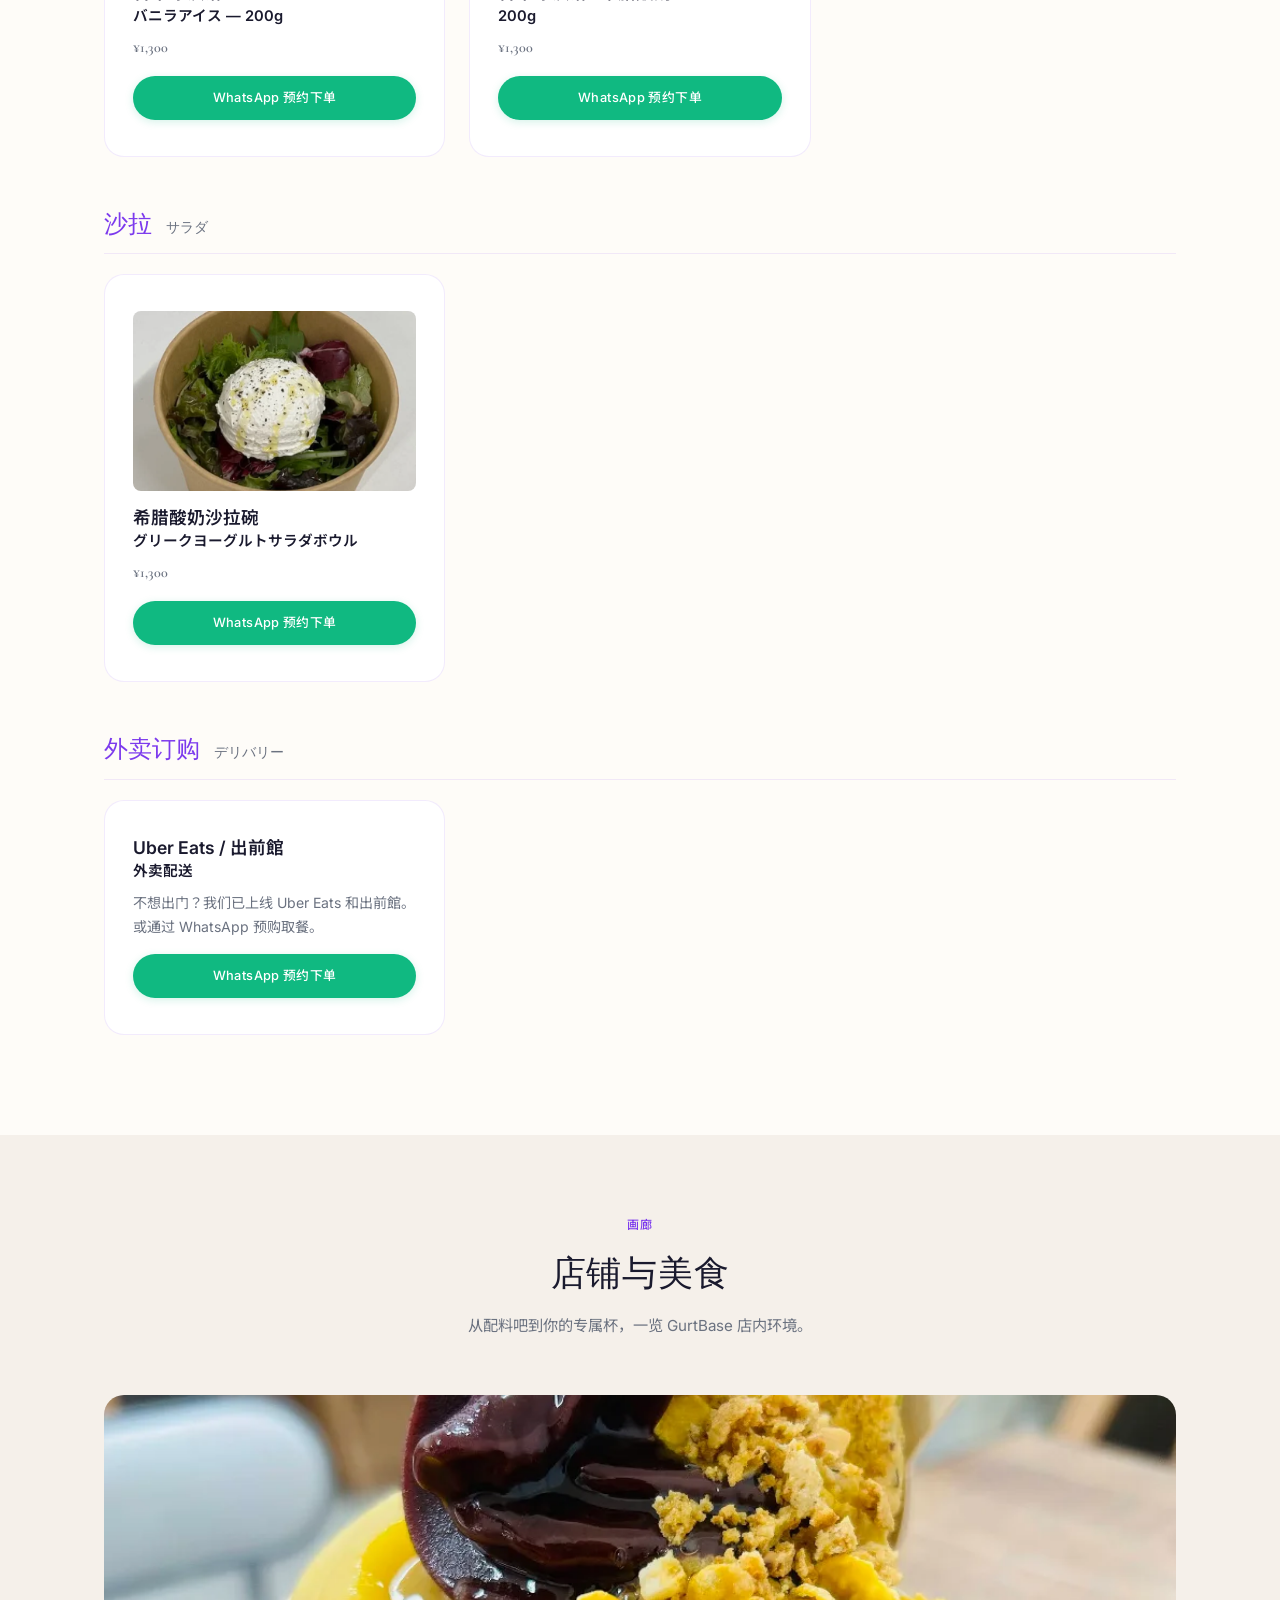
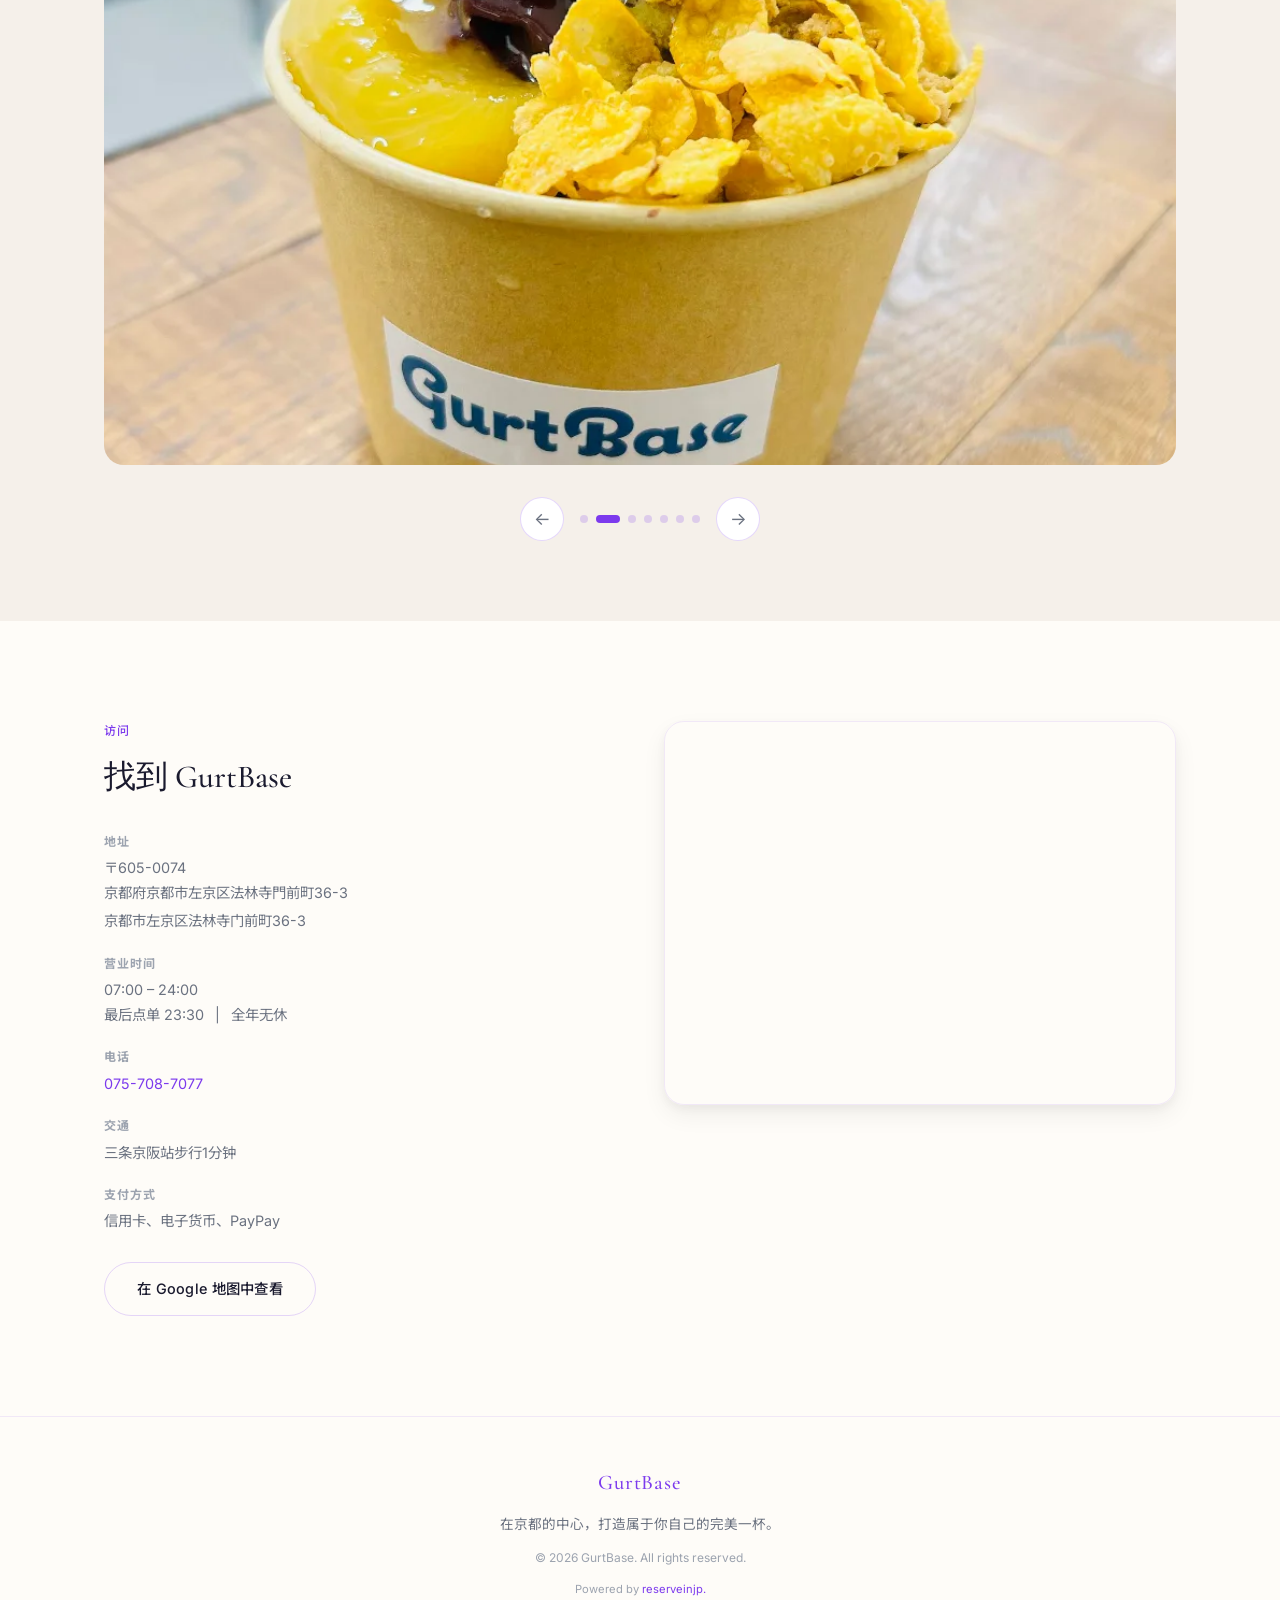
==== commit e3e2d9ed: "Convert product images from PNG to WebP and update all references Co-Authored-By: Claude Opus 4.7 <n" ====
--- a/cn/index.html
+++ b/cn/index.html
@@ -35,7 +35,7 @@
   </header>
 
   <main>
-    <section class="hero" style="background: url(../picture/Head/Fruits.png) center/cover no-repeat;">
+    <section class="hero" style="background: url(../picture/Head/Fruits.webp) center/cover no-repeat;">
       <div class="hero-grid-overlay"></div>
       <div class="hero-content container">
         <p class="hero-tag">日本 · 京都</p>
@@ -116,72 +116,72 @@
           <h3 class="menu-cat-title">希腊酸奶 <small>グリークヨーグルト</small></h3>
           <div class="service-grid">
             <article class="concept-card">
-              <img class="concept-img" src="../picture/グリークヨーグルト/プレーングリークヨーグルト 100g.png" alt="原味希腊酸奶 100g" loading="lazy">
+              <img class="concept-img" src="../picture/グリークヨーグルト/プレーングリークヨーグルト 100g.webp" alt="原味希腊酸奶 100g" loading="lazy">
               <h3>原味希腊酸奶<small>プレーン — 100g</small></h3>
               <p class="menu-price">¥700</p>
-              <a href="../booking.html?type=Pre-order%20Pickup" class="btn-booking">WhatsApp 预约下单</a>
-            </article>
-            <article class="concept-card">
-              <img class="concept-img" src="../picture/グリークヨーグルト/プレーングリークヨーグルト150g.png" alt="原味希腊酸奶 150g" loading="lazy">
+              <a href="../booking.html?type=Pre-order%20Pickup&product=plain-100g" class="btn-booking">WhatsApp 预约下单</a>
+            </article>
+            <article class="concept-card">
+              <img class="concept-img" src="../picture/グリークヨーグルト/プレーングリークヨーグルト150g.webp" alt="原味希腊酸奶 150g" loading="lazy">
               <h3>原味希腊酸奶<small>プレーン — 150g</small></h3>
               <p class="menu-price">¥1,000</p>
-              <a href="../booking.html?type=Pre-order%20Pickup" class="btn-booking">WhatsApp 预约下单</a>
-            </article>
-            <article class="concept-card">
-              <img class="concept-img" src="../picture/グリークヨーグルト/ハニーグリークヨーグルト 100g.png" alt="蜂蜜希腊酸奶 100g" loading="lazy">
+              <a href="../booking.html?type=Pre-order%20Pickup&product=plain-150g" class="btn-booking">WhatsApp 预约下单</a>
+            </article>
+            <article class="concept-card">
+              <img class="concept-img" src="../picture/グリークヨーグルト/ハニーグリークヨーグルト 100g.webp" alt="蜂蜜希腊酸奶 100g" loading="lazy">
               <h3>蜂蜜希腊酸奶<small>ハニー — 100g</small></h3>
               <p class="menu-price">¥800</p>
-              <a href="../booking.html?type=Pre-order%20Pickup" class="btn-booking">WhatsApp 预约下单</a>
-            </article>
-            <article class="concept-card">
-              <img class="concept-img" src="../picture/グリークヨーグルト/ハニーグリークヨーグルト 150g.png" alt="蜂蜜希腊酸奶 150g" loading="lazy">
+              <a href="../booking.html?type=Pre-order%20Pickup&product=honey-100g" class="btn-booking">WhatsApp 预约下单</a>
+            </article>
+            <article class="concept-card">
+              <img class="concept-img" src="../picture/グリークヨーグルト/ハニーグリークヨーグルト 150g.webp" alt="蜂蜜希腊酸奶 150g" loading="lazy">
               <h3>蜂蜜希腊酸奶<small>ハニー — 150g</small></h3>
               <p class="menu-price">¥1,100</p>
-              <a href="../booking.html?type=Pre-order%20Pickup" class="btn-booking">WhatsApp 预约下单</a>
-            </article>
-            <article class="concept-card">
-              <img class="concept-img" src="../picture/グリークヨーグルト/オレオグリークヨーグルト 100g.png" alt="奥利奥希腊酸奶 100g" loading="lazy">
+              <a href="../booking.html?type=Pre-order%20Pickup&product=honey-150g" class="btn-booking">WhatsApp 预约下单</a>
+            </article>
+            <article class="concept-card">
+              <img class="concept-img" src="../picture/グリークヨーグルト/オレオグリークヨーグルト 100g.webp" alt="奥利奥希腊酸奶 100g" loading="lazy">
               <h3>奥利奥希腊酸奶<small>オレオ — 100g</small></h3>
               <p class="menu-price">¥800</p>
-              <a href="../booking.html?type=Pre-order%20Pickup" class="btn-booking">WhatsApp 预约下单</a>
-            </article>
-            <article class="concept-card">
-              <img class="concept-img" src="../picture/グリークヨーグルト/オレオグリークヨーグルト150g.png" alt="奥利奥希腊酸奶 150g" loading="lazy">
+              <a href="../booking.html?type=Pre-order%20Pickup&product=oreo-100g" class="btn-booking">WhatsApp 预约下单</a>
+            </article>
+            <article class="concept-card">
+              <img class="concept-img" src="../picture/グリークヨーグルト/オレオグリークヨーグルト150g.webp" alt="奥利奥希腊酸奶 150g" loading="lazy">
               <h3>奥利奥希腊酸奶<small>オレオ — 150g</small></h3>
               <p class="menu-price">¥1,100</p>
-              <a href="../booking.html?type=Pre-order%20Pickup" class="btn-booking">WhatsApp 预约下单</a>
-            </article>
-            <article class="concept-card">
-              <img class="concept-img" src="../picture/グリークヨーグルト/ロータスグリークヨーグルト 100g.png" alt="莲花饼干希腊酸奶 100g" loading="lazy">
+              <a href="../booking.html?type=Pre-order%20Pickup&product=oreo-150g" class="btn-booking">WhatsApp 预约下单</a>
+            </article>
+            <article class="concept-card">
+              <img class="concept-img" src="../picture/グリークヨーグルト/ロータスグリークヨーグルト 100g.webp" alt="莲花饼干希腊酸奶 100g" loading="lazy">
               <h3>莲花饼干希腊酸奶<small>ロータス — 100g</small></h3>
               <p class="menu-price">¥800</p>
-              <a href="../booking.html?type=Pre-order%20Pickup" class="btn-booking">WhatsApp 预约下单</a>
-            </article>
-            <article class="concept-card">
-              <img class="concept-img" src="../picture/グリークヨーグルト/ロータスグリークヨーグルト150g.png" alt="莲花饼干希腊酸奶 150g" loading="lazy">
+              <a href="../booking.html?type=Pre-order%20Pickup&product=lotus-100g" class="btn-booking">WhatsApp 预约下单</a>
+            </article>
+            <article class="concept-card">
+              <img class="concept-img" src="../picture/グリークヨーグルト/ロータスグリークヨーグルト150g.webp" alt="莲花饼干希腊酸奶 150g" loading="lazy">
               <h3>莲花饼干希腊酸奶<small>ロータス — 150g</small></h3>
               <p class="menu-price">¥1,100</p>
-              <a href="../booking.html?type=Pre-order%20Pickup" class="btn-booking">WhatsApp 预约下单</a>
+              <a href="../booking.html?type=Pre-order%20Pickup&product=lotus-150g" class="btn-booking">WhatsApp 预约下单</a>
             </article>
             <article class="concept-card featured">
               <span class="badge">特制</span>
-              <img class="concept-img" src="../picture/グリークヨーグルト/チョコ（いちご、くるみ、チョコブラウニー、オレオ、チョコチップ、チョコクランチ、チョコソース）.png" alt="巧克力特制" loading="lazy">
+              <img class="concept-img" src="../picture/グリークヨーグルト/チョコ（いちご、くるみ、チョコブラウニー、オレオ、チョコチップ、チョコクランチ、チョコソース）.webp" alt="巧克力特制" loading="lazy">
               <h3>巧克力特制<small>チョコスペシャル</small></h3>
               <p class="menu-price">¥1,900</p>
-              <a href="../booking.html?type=Pre-order%20Pickup" class="btn-booking">WhatsApp 预约下单</a>
-            </article>
-            <article class="concept-card">
-              <img class="concept-img" src="../picture/グリークヨーグルト/定番（いちご、ブルーベリー、バナナ、コムハニ、オートミール、くるみ、はちみつ、クランキーナッツ）.png" alt="经典款" loading="lazy">
+              <a href="../booking.html?type=Pre-order%20Pickup&product=choco-special" class="btn-booking">WhatsApp 预约下单</a>
+            </article>
+            <article class="concept-card">
+              <img class="concept-img" src="../picture/グリークヨーグルト/定番（いちご、ブルーベリー、バナナ、コムハニ、オートミール、くるみ、はちみつ、クランキーナッツ）.webp" alt="经典款" loading="lazy">
               <h3>经典款<small>定番</small></h3>
               <p class="menu-price">¥1,900</p>
-              <a href="../booking.html?type=Pre-order%20Pickup" class="btn-booking">WhatsApp 预约下单</a>
+              <a href="../booking.html?type=Pre-order%20Pickup&product=classic" class="btn-booking">WhatsApp 预约下单</a>
             </article>
             <article class="concept-card featured">
               <span class="badge">特选</span>
-              <img class="concept-img" src="../picture/グリークヨーグルト/フルーツスペシャル（いちご、ブルーベリー、バナナ、季節のフルーツ2種、コムハニー、クランキーナッツ、はちみつ）.png" alt="水果特选" loading="lazy">
+              <img class="concept-img" src="../picture/グリークヨーグルト/フルーツスペシャル（いちご、ブルーベリー、バナナ、季節のフルーツ2種、コムハニー、クランキーナッツ、はちみつ）.webp" alt="水果特选" loading="lazy">
               <h3>水果特选<small>フルーツスペシャル</small></h3>
               <p class="menu-price">¥2,200</p>
-              <a href="../booking.html?type=Pre-order%20Pickup" class="btn-booking">WhatsApp 预约下单</a>
+              <a href="../booking.html?type=Pre-order%20Pickup&product=fruit-special" class="btn-booking">WhatsApp 预约下单</a>
             </article>
           </div>
         </div>
@@ -191,29 +191,29 @@
           <h3 class="menu-cat-title">冻酸奶冰淇淋 <small>フローズンヨーグルトアイス</small></h3>
           <div class="service-grid">
             <article class="concept-card">
-              <img class="concept-img" src="../picture/フローズンヨーグルトアイス/フローズンヨーグルトアイス　200g.png" alt="冻酸奶冰淇淋 200g" loading="lazy">
+              <img class="concept-img" src="../picture/フローズンヨーグルトアイス/フローズンヨーグルトアイス　200g.webp" alt="冻酸奶冰淇淋 200g" loading="lazy">
               <h3>冻酸奶冰淇淋<small>フローズンヨーグルトアイス — 200g</small></h3>
               <p class="menu-price">¥1,300</p>
-              <a href="../booking.html?type=Pre-order%20Pickup" class="btn-booking">WhatsApp 预约下单</a>
-            </article>
-            <article class="concept-card">
-              <img class="concept-img" src="../picture/フローズンヨーグルトアイス/フローズンヨーグルトアイス＆グリークヨーグルト　200g.png" alt="冻酸奶冰淇淋&希腊酸奶 200g" loading="lazy">
+              <a href="../booking.html?type=Pre-order%20Pickup&product=frozen-yogurt-200g" class="btn-booking">WhatsApp 预约下单</a>
+            </article>
+            <article class="concept-card">
+              <img class="concept-img" src="../picture/フローズンヨーグルトアイス/フローズンヨーグルトアイス＆グリークヨーグルト　200g.webp" alt="冻酸奶冰淇淋&希腊酸奶 200g" loading="lazy">
               <h3>冻酸奶冰淇淋&希腊酸奶<small>200g</small></h3>
               <p class="menu-price">¥1,300</p>
-              <a href="../booking.html?type=Pre-order%20Pickup" class="btn-booking">WhatsApp 预约下单</a>
+              <a href="../booking.html?type=Pre-order%20Pickup&product=frozen-yogurt-greek-200g" class="btn-booking">WhatsApp 预约下单</a>
             </article>
             <article class="concept-card featured">
               <span class="badge">人气</span>
-              <img class="concept-img" src="../picture/フローズンヨーグルトアイス/【ベーシック】フローズンヨーグルトアイス　 (いちご、バナナ、チーズケーキ、マコロンクランチ、チョコシェル).png" alt="基础款冻酸奶冰淇淋" loading="lazy">
+              <img class="concept-img" src="../picture/フローズンヨーグルトアイス/【ベーシック】フローズンヨーグルトアイス　 (いちご、バナナ、チーズケーキ、マコロンクランチ、チョコシェル).webp" alt="基础款冻酸奶冰淇淋" loading="lazy">
               <h3>基础款冻酸奶冰淇淋<small>【ベーシック】</small></h3>
               <p class="menu-price">¥2,100</p>
-              <a href="../booking.html?type=Pre-order%20Pickup" class="btn-booking">WhatsApp 预约下单</a>
-            </article>
-            <article class="concept-card">
-              <img class="concept-img" src="../picture/フローズンヨーグルトアイス/【ベーシック】　フローズンヨーグルトアイス＆グリークヨーグルト　(いちご、バナナ、チーズケーキ、マコロンクランチ、チョコシェル).png" alt="基础款冻酸奶冰淇淋&希腊酸奶" loading="lazy">
+              <a href="../booking.html?type=Pre-order%20Pickup&product=basic-frozen-yogurt" class="btn-booking">WhatsApp 预约下单</a>
+            </article>
+            <article class="concept-card">
+              <img class="concept-img" src="../picture/フローズンヨーグルトアイス/【ベーシック】　フローズンヨーグルトアイス＆グリークヨーグルト　(いちご、バナナ、チーズケーキ、マコロンクランチ、チョコシェル).webp" alt="基础款冻酸奶冰淇淋&希腊酸奶" loading="lazy">
               <h3>基础款冻酸奶冰淇淋&希腊酸奶<small>【ベーシック】</small></h3>
               <p class="menu-price">¥2,100</p>
-              <a href="../booking.html?type=Pre-order%20Pickup" class="btn-booking">WhatsApp 预约下单</a>
+              <a href="../booking.html?type=Pre-order%20Pickup&product=basic-frozen-yogurt-greek" class="btn-booking">WhatsApp 预约下单</a>
             </article>
           </div>
         </div>
@@ -223,29 +223,29 @@
           <h3 class="menu-cat-title">冷冻巴西莓 <small>フローズンアサイー</small></h3>
           <div class="service-grid">
             <article class="concept-card">
-              <img class="concept-img" src="../picture/フローズンアサイー/GurtBaseオリジナル　フローズンアサイー　200g.png" alt="冷冻巴西莓 200g" loading="lazy">
+              <img class="concept-img" src="../picture/フローズンアサイー/GurtBaseオリジナル　フローズンアサイー　200g.webp" alt="冷冻巴西莓 200g" loading="lazy">
               <h3>冷冻巴西莓<small>GurtBaseオリジナル — 200g</small></h3>
               <p class="menu-price">¥1,300</p>
-              <a href="../booking.html?type=Pre-order%20Pickup" class="btn-booking">WhatsApp 预约下单</a>
-            </article>
-            <article class="concept-card">
-              <img class="concept-img" src="../picture/フローズンアサイー/GurtBaseオリジナル　フローズンアサイー＆グリークヨーグルト　200g.png" alt="冷冻巴西莓&希腊酸奶 200g" loading="lazy">
+              <a href="../booking.html?type=Pre-order%20Pickup&product=acai-200g" class="btn-booking">WhatsApp 预约下单</a>
+            </article>
+            <article class="concept-card">
+              <img class="concept-img" src="../picture/フローズンアサイー/GurtBaseオリジナル　フローズンアサイー＆グリークヨーグルト　200g.webp" alt="冷冻巴西莓&希腊酸奶 200g" loading="lazy">
               <h3>冷冻巴西莓&希腊酸奶<small>200g</small></h3>
               <p class="menu-price">¥1,300</p>
-              <a href="../booking.html?type=Pre-order%20Pickup" class="btn-booking">WhatsApp 预约下单</a>
+              <a href="../booking.html?type=Pre-order%20Pickup&product=acai-greek-200g" class="btn-booking">WhatsApp 预约下单</a>
             </article>
             <article class="concept-card featured">
               <span class="badge">人气</span>
-              <img class="concept-img" src="../picture/フローズンアサイー/【ベーシック】GurtBaseオリジナル　フローズンアサイー　(いちご、ブルーベリー、バナナ、グラノーラ、ココナッツファイン、はちみつ).png" alt="基础款冷冻巴西莓" loading="lazy">
+              <img class="concept-img" src="../picture/フローズンアサイー/【ベーシック】GurtBaseオリジナル　フローズンアサイー　(いちご、ブルーベリー、バナナ、グラノーラ、ココナッツファイン、はちみつ).webp" alt="基础款冷冻巴西莓" loading="lazy">
               <h3>基础款冷冻巴西莓<small>【ベーシック】</small></h3>
               <p class="menu-price">¥2,000</p>
-              <a href="../booking.html?type=Pre-order%20Pickup" class="btn-booking">WhatsApp 预约下单</a>
-            </article>
-            <article class="concept-card">
-              <img class="concept-img" src="../picture/フローズンアサイー/【ベーシック】GurtBaseオリジナル　フローズンアサイー＆グリークヨーグルト　(いちご、ブルーベリー、バナナ、グラノーラ、ココナッツファイン、はちみつ).png" alt="基础款冷冻巴西莓&希腊酸奶" loading="lazy">
+              <a href="../booking.html?type=Pre-order%20Pickup&product=basic-acai" class="btn-booking">WhatsApp 预约下单</a>
+            </article>
+            <article class="concept-card">
+              <img class="concept-img" src="../picture/フローズンアサイー/【ベーシック】GurtBaseオリジナル　フローズンアサイー＆グリークヨーグルト　(いちご、ブルーベリー、バナナ、グラノーラ、ココナッツファイン、はちみつ).webp" alt="基础款冷冻巴西莓&希腊酸奶" loading="lazy">
               <h3>基础款冷冻巴西莓&希腊酸奶<small>【ベーシック】</small></h3>
               <p class="menu-price">¥2,000</p>
-              <a href="../booking.html?type=Pre-order%20Pickup" class="btn-booking">WhatsApp 预约下单</a>
+              <a href="../booking.html?type=Pre-order%20Pickup&product=basic-acai-greek" class="btn-booking">WhatsApp 预约下单</a>
             </article>
           </div>
         </div>
@@ -255,16 +255,16 @@
           <h3 class="menu-cat-title">香草冰淇淋 <small>バニラアイス</small></h3>
           <div class="service-grid">
             <article class="concept-card">
-              <img class="concept-img" src="../picture/バニラアイス/バニラアイス　200g.png" alt="香草冰淇淋 200g" loading="lazy">
+              <img class="concept-img" src="../picture/バニラアイス/バニラアイス　200g.webp" alt="香草冰淇淋 200g" loading="lazy">
               <h3>香草冰淇淋<small>バニラアイス — 200g</small></h3>
               <p class="menu-price">¥1,300</p>
-              <a href="../booking.html?type=Pre-order%20Pickup" class="btn-booking">WhatsApp 预约下单</a>
-            </article>
-            <article class="concept-card">
-              <img class="concept-img" src="../picture/バニラアイス/バニラアイス＆グリークヨーグルト　200g.png" alt="香草冰淇淋&希腊酸奶 200g" loading="lazy">
+              <a href="../booking.html?type=Pre-order%20Pickup&product=vanilla-200g" class="btn-booking">WhatsApp 预约下单</a>
+            </article>
+            <article class="concept-card">
+              <img class="concept-img" src="../picture/バニラアイス/バニラアイス＆グリークヨーグルト　200g.webp" alt="香草冰淇淋&希腊酸奶 200g" loading="lazy">
               <h3>香草冰淇淋&希腊酸奶<small>200g</small></h3>
               <p class="menu-price">¥1,300</p>
-              <a href="../booking.html?type=Pre-order%20Pickup" class="btn-booking">WhatsApp 预约下单</a>
+              <a href="../booking.html?type=Pre-order%20Pickup&product=vanilla-greek-200g" class="btn-booking">WhatsApp 预约下单</a>
             </article>
           </div>
         </div>
@@ -274,10 +274,10 @@
           <h3 class="menu-cat-title">沙拉 <small>サラダ</small></h3>
           <div class="service-grid">
             <article class="concept-card">
-              <img class="concept-img" src="../picture/サラダ/グリークヨーグルトサラダボウル.png" alt="希腊酸奶沙拉碗" loading="lazy">
+              <img class="concept-img" src="../picture/サラダ/グリークヨーグルトサラダボウル.webp" alt="希腊酸奶沙拉碗" loading="lazy">
               <h3>希腊酸奶沙拉碗<small>グリークヨーグルトサラダボウル</small></h3>
               <p class="menu-price">¥1,300</p>
-              <a href="../booking.html?type=Pre-order%20Pickup" class="btn-booking">WhatsApp 预约下单</a>
+              <a href="../booking.html?type=Pre-order%20Pickup&product=salad-bowl" class="btn-booking">WhatsApp 预约下单</a>
             </article>
           </div>
         </div>
